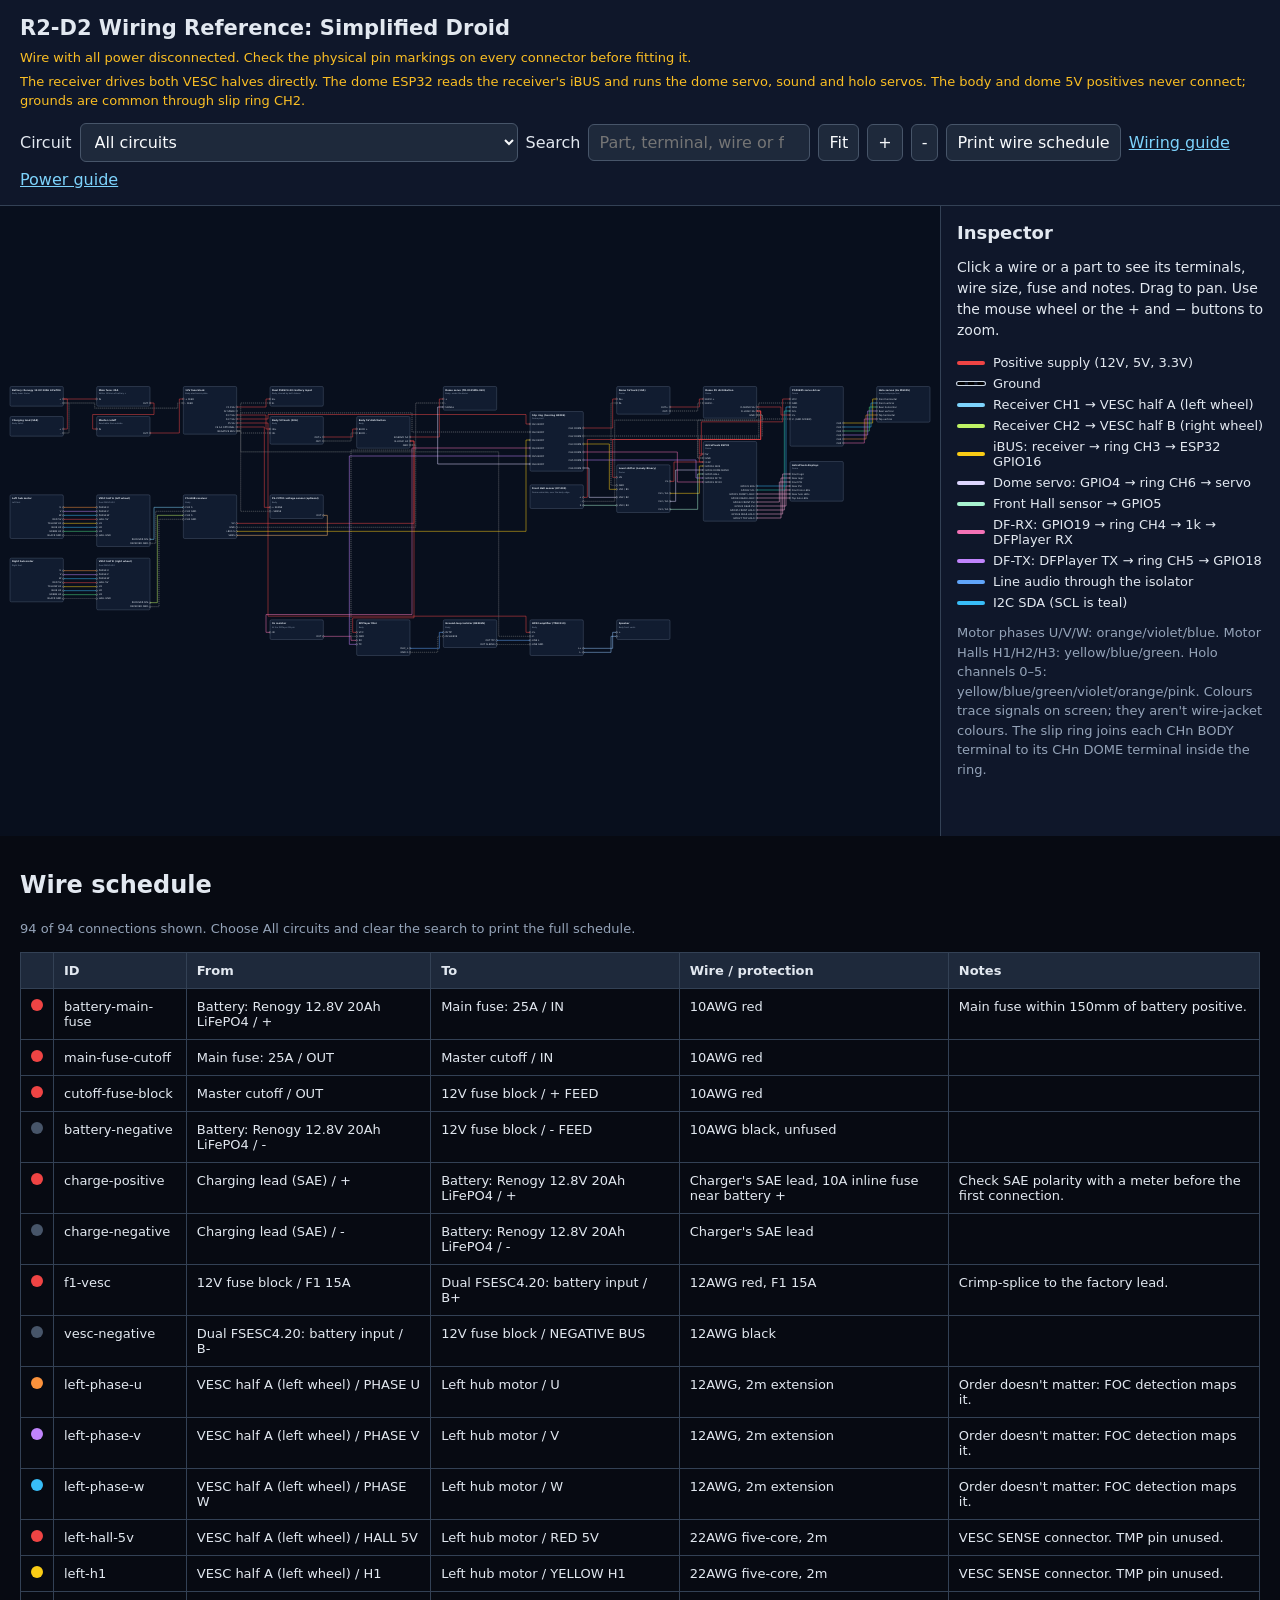
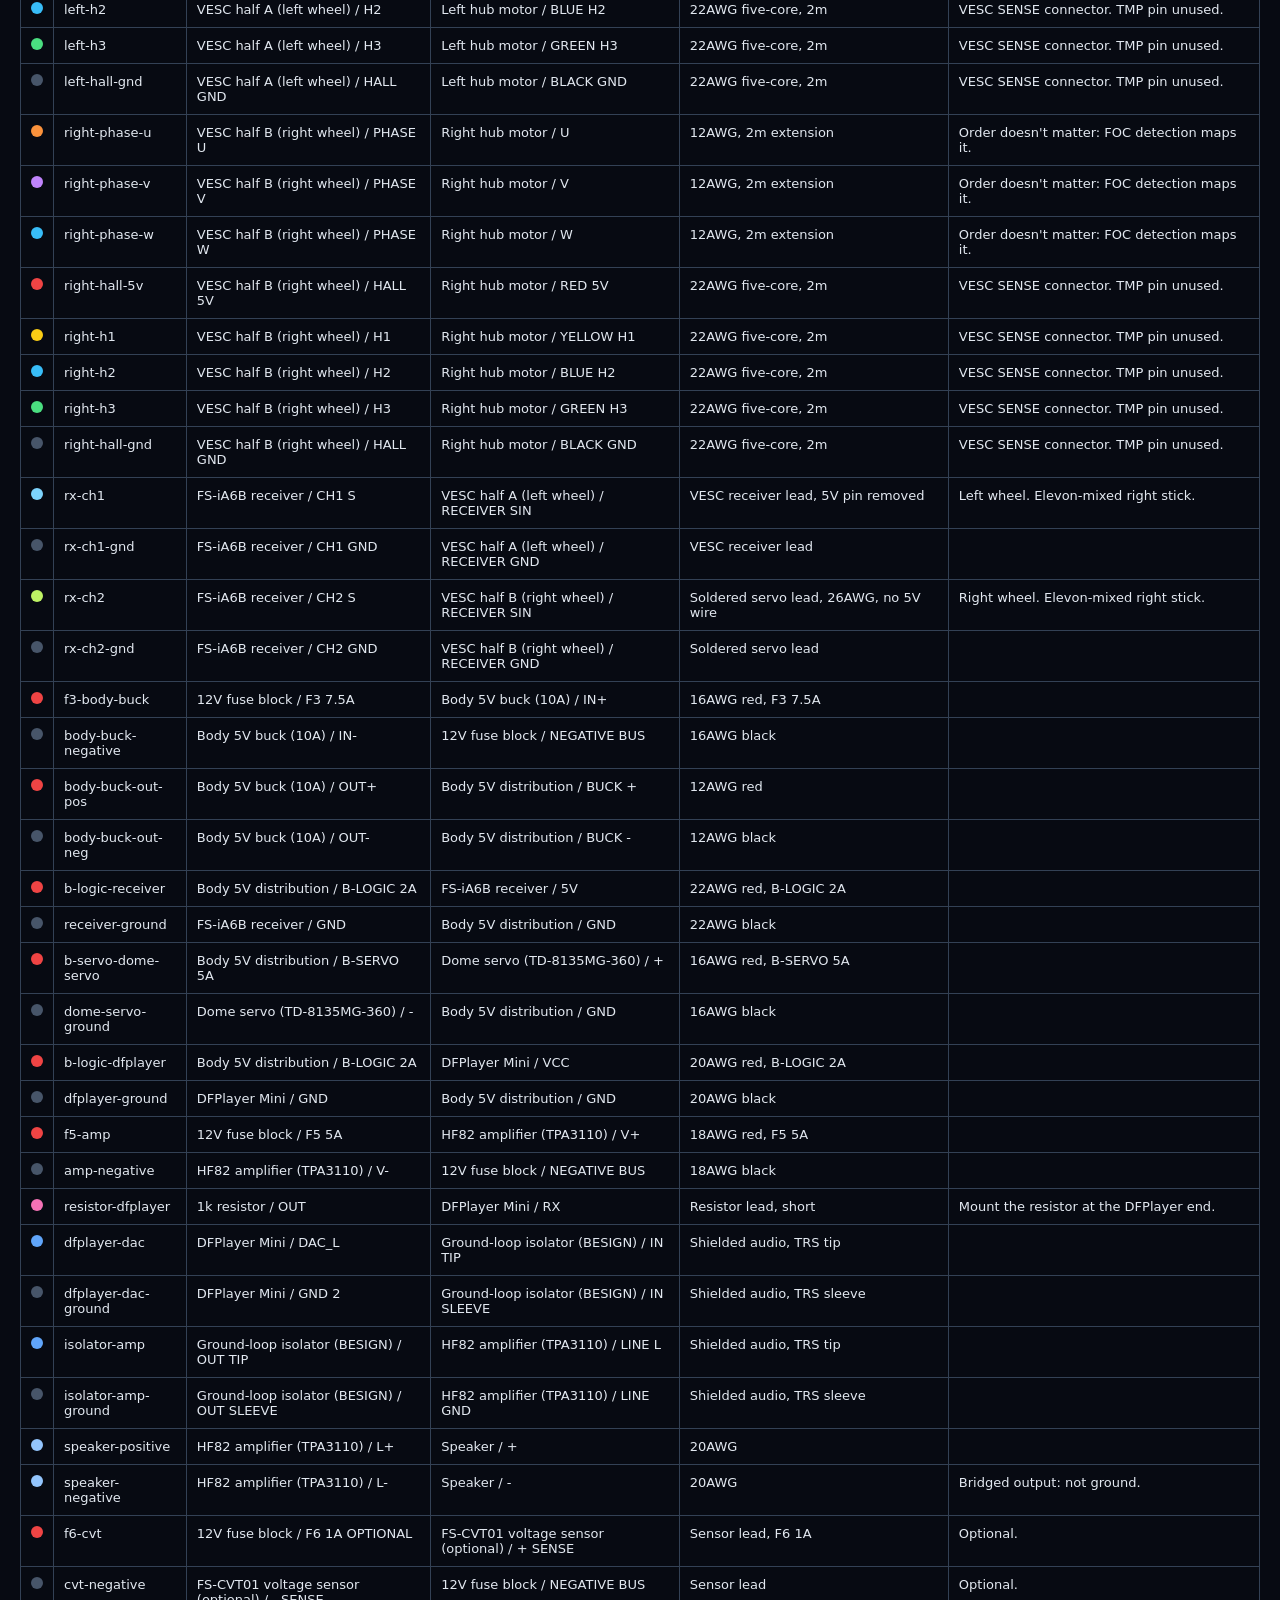
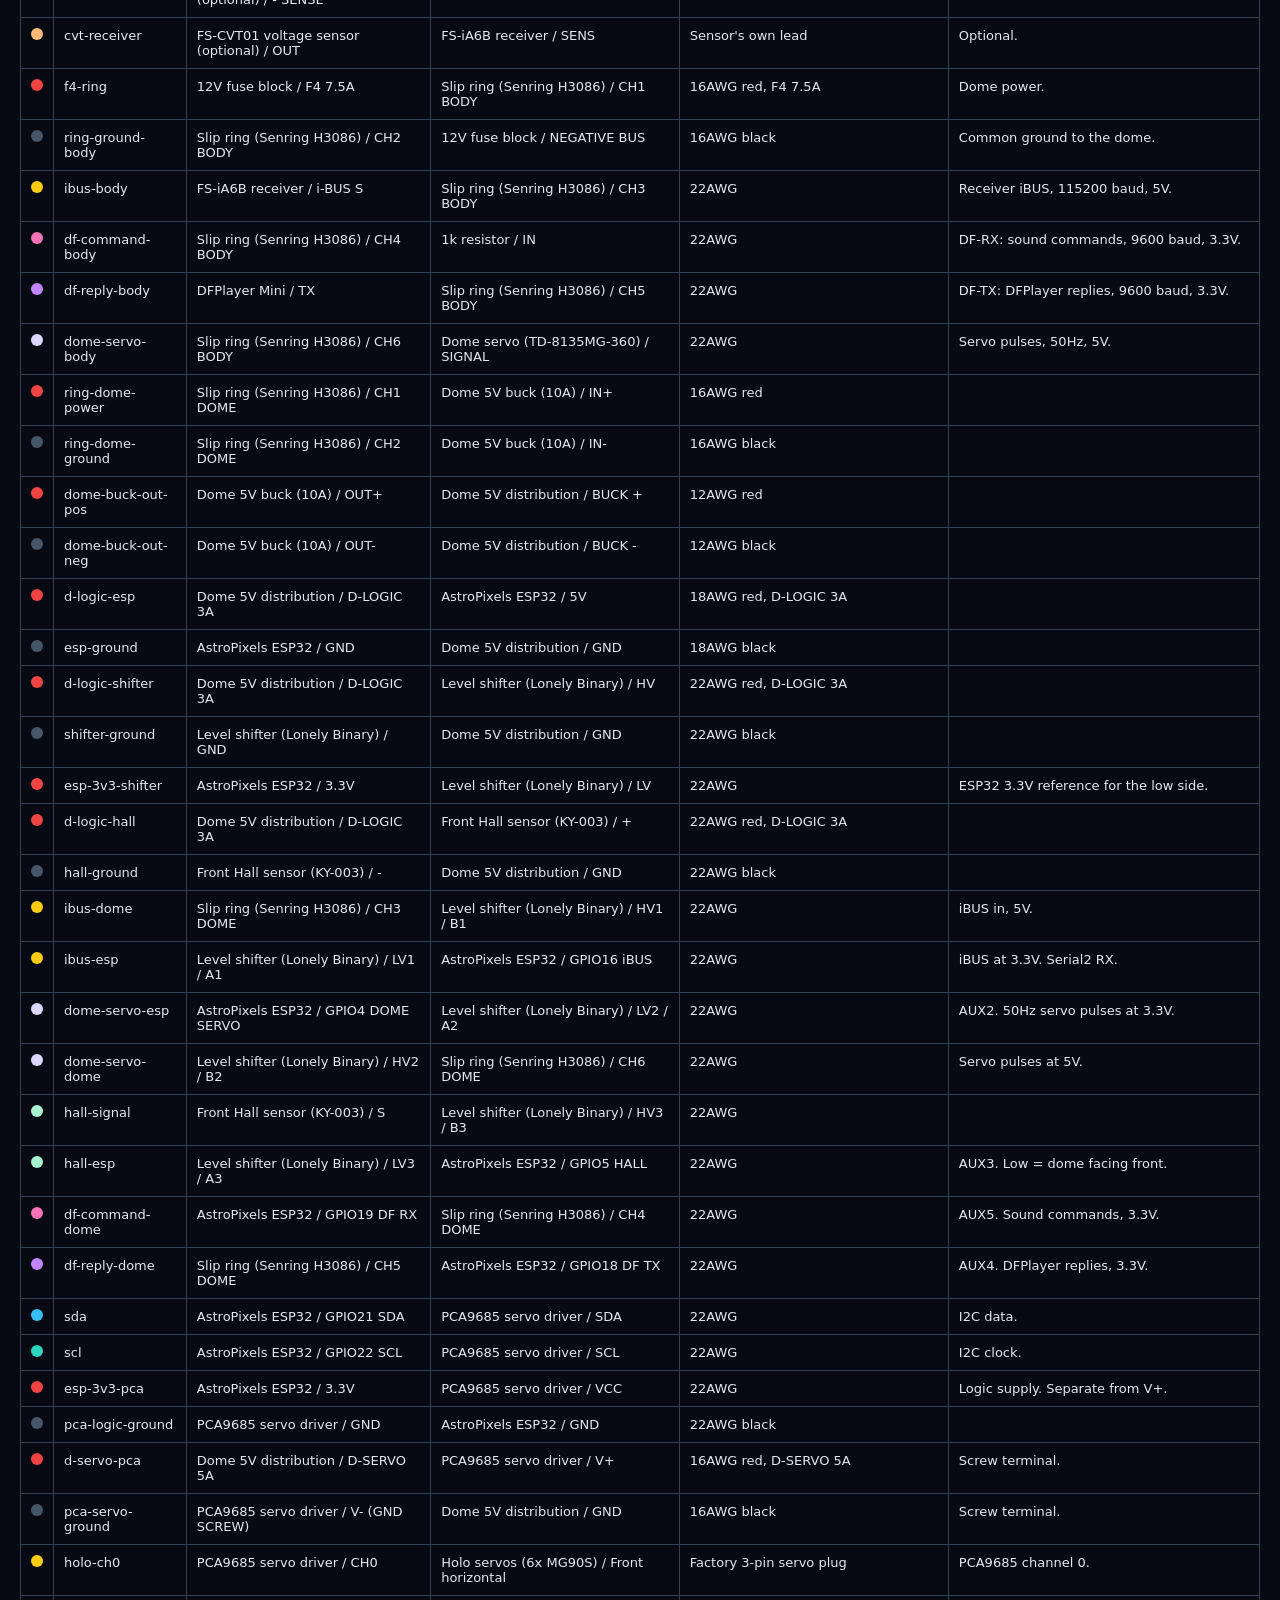
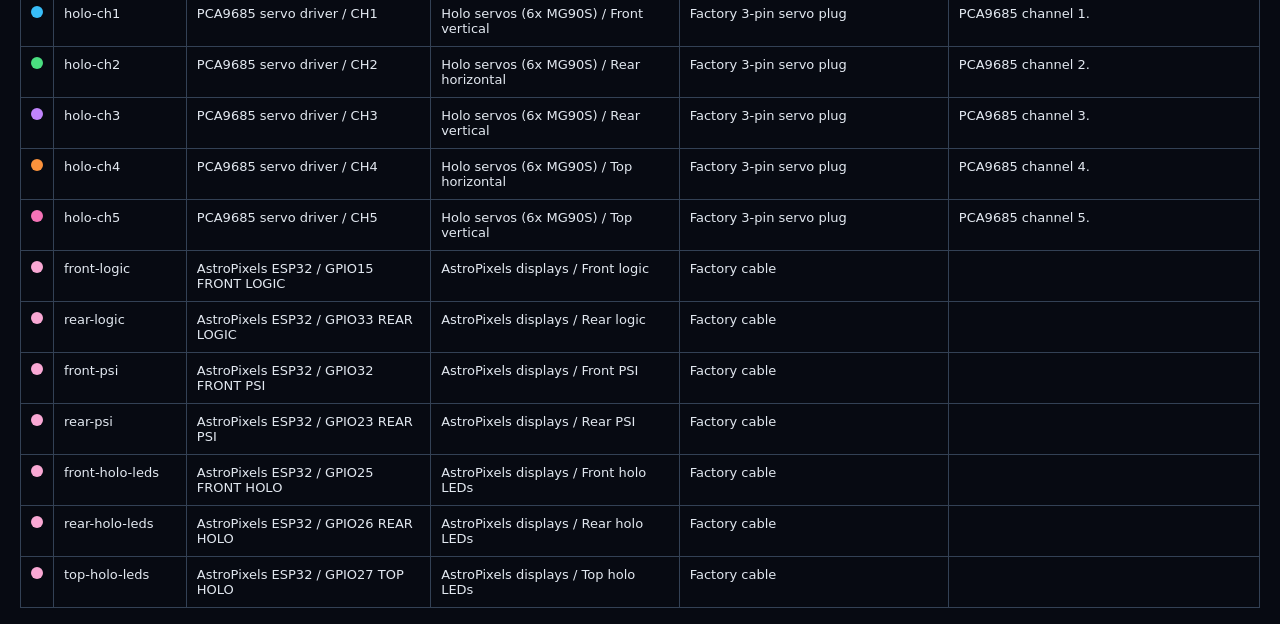
==== wiring_reference.html @ 51fa2ff2 "feat: interactive wiring reference for the simplified droid wiring_reference.html: 29 parts and 94 w" ====
<!doctype html>
<html lang="en">
<head>
  <meta charset="utf-8">
  <meta name="viewport" content="width=device-width,initial-scale=1">
  <title>R2-D2 Wiring Reference</title>
  <style>
    :root { color-scheme: dark; font-family: system-ui, sans-serif; background: #070a12; color: #e2e8f0; }
    * { box-sizing: border-box; }
    body { margin: 0; background: #070a12; }
    header { padding: 16px 20px; border-bottom: 1px solid #334155; background: #0f172a; }
    h1 { font-size: 21px; margin: 0 0 8px; }
    p { line-height: 1.5; }
    .notice { margin: 0 0 4px; color: #fbbf24; font-size: 13px; }
    a { color: #7dd3fc; }
    .controls { display: flex; gap: 8px; flex-wrap: wrap; align-items: center; margin-top: 12px; }
    button, input, select { font: inherit; padding: 8px 10px; border: 1px solid #475569; border-radius: 6px; background: #1e293b; color: #f8fafc; }
    button { cursor: pointer; }
    button:focus-visible, a:focus-visible, .wire:focus-visible, .component:focus-visible { outline: 3px solid #38bdf8; }
    .layout { display: grid; grid-template-columns: minmax(0,1fr) 340px; }
    #viewport { height: 70vh; min-height: 420px; overflow: hidden; background: #080f1d; cursor: grab; touch-action: none; }
    #schematic { width: 100%; height: 100%; display: block; }
    aside { background: #0f172a; padding: 16px; border-left: 1px solid #334155; overflow: auto; max-height: 70vh; }
    aside h2 { font-size: 18px; margin-top: 0; overflow-wrap: anywhere; }
    aside p { font-size: 14px; overflow-wrap: anywhere; }
    .legend { display: grid; grid-template-columns: 28px 1fr; gap: 6px 8px; align-items: center; font-size: 13px; margin: 0 0 12px; }
    .swatch { height: 4px; border-radius: 2px; }
    .swatch.ground { height: 0; border-top: 3px dashed #000; box-shadow: 0 0 0 1px #cbd5e1; }
    .component rect { fill: #111c30; stroke: #64748b; stroke-width: 2; }
    .component text { fill: #e2e8f0; font-size: 14px; }
    .component .title { font-size: 14px; font-weight: bold; }
    .component .area { fill: #94a3b8; font-size: 12px; }
    .component circle { fill: #070a12; stroke: #cbd5e1; stroke-width: 2; }
    .component.selected rect { stroke: #38bdf8; stroke-width: 3; }
    .wire { cursor: pointer; }
    .wire .hit { fill: none; stroke: transparent; stroke-width: 18; }
    .wire .line { fill: none; stroke-width: 3; }
    .wire.ground .line { filter: drop-shadow(0 0 1px #cbd5e1); }
    .wire:hover .line, .wire:focus-visible .line { stroke-width: 5; filter: drop-shadow(0 0 3px #fff); }
    .wire.selected .line { stroke-width: 7; filter: drop-shadow(0 0 4px #fff); }
    .wire.trace-muted .line { opacity: .15; }
    .wire:hover .line, .wire:focus-visible .line, .wire.selected .line { opacity: 1; }
    .dimmed { display: none; }
    #schedule { padding: 16px 20px; overflow-x: auto; }
    table { border-collapse: collapse; width: 100%; font-size: 13px; }
    th, td { padding: 10px; text-align: left; border: 1px solid #334155; vertical-align: top; }
    th { background: #1e293b; }
    td.dot { width: 18px; }
    td.dot span { display: inline-block; width: 12px; height: 12px; border-radius: 50%; }
    .small { font-size: 13px; color: #94a3b8; }
    @media (max-width: 800px) {
      header, #schedule { padding-left: 16px; padding-right: 16px; }
      .layout { grid-template-columns: 1fr; }
      aside { max-height: none; border-left: 0; border-top: 1px solid #334155; }
      #viewport { height: 60vh; }
    }
    @media print {
      :root { color-scheme: light; background: white; color: black; }
      body { background: white; }
      .layout, .controls { display: none; }
      header, th { background: white; color: black; }
      .notice, a, .small { color: black; }
      table { font-size: 10px; }
      th, td { border-color: #999; }
      tr { break-inside: avoid; }
      #schedule { overflow: visible; }
    }
  </style>
</head>
<body>
  <header>
    <h1>R2-D2 Wiring Reference: Simplified Droid</h1>
    <p class="notice">Wire with all power disconnected. Check the physical pin markings on every connector before fitting it.</p>
    <p class="notice">The receiver drives both VESC halves directly. The dome ESP32 reads the receiver's iBUS and runs the dome servo, sound and holo servos. The body and dome 5V positives never connect; grounds are common through slip ring CH2.</p>
    <div class="controls">
      <label for="filter">Circuit</label>
      <select id="filter">
        <option value="all" selected>All circuits</option>
        <option value="power12">Battery power and fuses</option>
        <option value="charge">Charging lead</option>
        <option value="body5">Body 5V</option>
        <option value="dome5">Dome 5V</option>
        <option value="drive">Receiver to VESC</option>
        <option value="phase">Motor phases</option>
        <option value="hall">Motor Halls</option>
        <option value="control">Dome control: iBUS, dome servo, Hall sensor, I2C</option>
        <option value="audio">Sound</option>
        <option value="servos">Holo servos</option>
        <option value="leds">Lights</option>
      </select>
      <label for="search">Search</label>
      <input id="search" type="search" placeholder="Part, terminal, wire or fuse">
      <button id="fit" type="button">Fit</button>
      <button id="zoom-in" type="button" aria-label="Zoom in">+</button>
      <button id="zoom-out" type="button" aria-label="Zoom out">-</button>
      <button id="print" type="button">Print wire schedule</button>
      <a href="WIRING.md">Wiring guide</a>
      <a href="POWER.md">Power guide</a>
    </div>
  </header>
  <main>
    <div class="layout">
      <div id="viewport">
        <svg id="schematic" xmlns="http://www.w3.org/2000/svg" role="img" aria-label="Interactive wiring diagram. The same connections are listed in the wire schedule below."></svg>
      </div>
      <aside id="inspector" aria-live="polite">
        <h2>Inspector</h2>
        <p>Click a wire or a part to see its terminals, wire size, fuse and notes. Drag to pan. Use the mouse wheel or the + and − buttons to zoom.</p>
        <div class="legend">
          <span class="swatch" style="background:#ef4444"></span><span>Positive supply (12V, 5V, 3.3V)</span>
          <span class="swatch ground"></span><span>Ground</span>
          <span class="swatch" style="background:#7dd3fc"></span><span>Receiver CH1 → VESC half A (left wheel)</span>
          <span class="swatch" style="background:#bef264"></span><span>Receiver CH2 → VESC half B (right wheel)</span>
          <span class="swatch" style="background:#facc15"></span><span>iBUS: receiver → ring CH3 → ESP32 GPIO16</span>
          <span class="swatch" style="background:#ddd6fe"></span><span>Dome servo: GPIO4 → ring CH6 → servo</span>
          <span class="swatch" style="background:#a7f3d0"></span><span>Front Hall sensor → GPIO5</span>
          <span class="swatch" style="background:#f472b6"></span><span>DF-RX: GPIO19 → ring CH4 → 1k → DFPlayer RX</span>
          <span class="swatch" style="background:#c084fc"></span><span>DF-TX: DFPlayer TX → ring CH5 → GPIO18</span>
          <span class="swatch" style="background:#60a5fa"></span><span>Line audio through the isolator</span>
          <span class="swatch" style="background:#38bdf8"></span><span>I2C SDA (SCL is teal)</span>
        </div>
        <p class="small">Motor phases U/V/W: orange/violet/blue. Motor Halls H1/H2/H3: yellow/blue/green. Holo channels 0–5: yellow/blue/green/violet/orange/pink. Colours trace signals on screen; they aren't wire-jacket colours. The slip ring joins each CHn BODY terminal to its CHn DOME terminal inside the ring.</p>
      </aside>
    </div>
    <section id="schedule">
      <h2>Wire schedule</h2>
      <p class="small" id="count"></p>
      <table>
        <thead><tr><th></th><th>ID</th><th>From</th><th>To</th><th>Wire / protection</th><th>Notes</th></tr></thead>
        <tbody id="wire-table"></tbody>
      </table>
    </section>
  </main>
  <script id="harness-data" type="application/json">
{
  "components": {
    "battery": {
      "name": "Battery: Renogy 12.8V 20Ah LiFePO4",
      "area": "Body lower frame",
      "x": 50,
      "y": 50,
      "ports": [
        "+",
        "-"
      ],
      "right": [
        "+",
        "-"
      ],
      "note": "20A continuous limit. Secure the battery and cover both terminals."
    },
    "chargeLead": {
      "name": "Charging lead (SAE)",
      "area": "Body hatch",
      "x": 50,
      "y": 230,
      "ports": [
        "+",
        "-"
      ],
      "right": [
        "+",
        "-"
      ],
      "note": "ECO-WORTHY 14.4V 9A charger in LiFePO4 mode. The lead connects straight to the battery: the master cutoff does not isolate it. Cover the socket when unused."
    },
    "mainFuse": {
      "name": "Main fuse: 25A",
      "area": "Within 150mm of battery +",
      "x": 570,
      "y": 50,
      "ports": [
        "IN",
        "OUT"
      ],
      "right": [
        "OUT"
      ],
      "note": "Holder rated 30A / 32V DC or higher. 10AWG."
    },
    "cutoff": {
      "name": "Master cutoff",
      "area": "Reachable from outside",
      "x": 570,
      "y": 230,
      "ports": [
        "IN",
        "OUT"
      ],
      "right": [
        "OUT"
      ],
      "note": "DC load-break switch rated 30A at 16V or higher."
    },
    "fuseBlock": {
      "name": "12V fuse block",
      "area": "Body electronics plate",
      "x": 1090,
      "y": 50,
      "ports": [
        "+ FEED",
        "- FEED",
        "F1 15A",
        "F2 SPARE",
        "F3 7.5A",
        "F4 7.5A",
        "F5 5A",
        "F6 1A OPTIONAL",
        "NEGATIVE BUS"
      ],
      "right": [
        "F1 15A",
        "F2 SPARE",
        "F3 7.5A",
        "F4 7.5A",
        "F5 5A",
        "F6 1A OPTIONAL",
        "NEGATIVE BUS"
      ],
      "note": "Six-way blade block with integrated negative bus. F2 is empty. F6 is fitted only with the optional FS-CVT01 sensor. Grounds are never fused.",
      "connections": [
        [
          "- FEED",
          "NEGATIVE BUS"
        ]
      ]
    },
    "vescSupply": {
      "name": "Dual FSESC4.20: battery input",
      "area": "Body, shared by both halves",
      "x": 1610,
      "y": 50,
      "ports": [
        "B+",
        "B-"
      ],
      "right": [],
      "note": "One bare-wire battery input pair feeds both halves. CAN switch OFF."
    },
    "vescA": {
      "name": "VESC half A (left wheel)",
      "area": "Dual FSESC4.20",
      "x": 570,
      "y": 700,
      "ports": [
        "PHASE U",
        "PHASE V",
        "PHASE W",
        "HALL 5V",
        "H1",
        "H2",
        "H3",
        "HALL GND",
        "RECEIVER SIN",
        "RECEIVER GND"
      ],
      "right": [
        "RECEIVER SIN",
        "RECEIVER GND"
      ],
      "note": "PPM app, CAN off, own USB port for VESC Tool. Wheel direction set here (Invert Motor Direction). Factory-soldered receiver lead."
    },
    "leftMotor": {
      "name": "Left hub motor",
      "area": "Left foot",
      "x": 50,
      "y": 700,
      "ports": [
        "U",
        "V",
        "W",
        "RED 5V",
        "YELLOW H1",
        "BLUE H2",
        "GREEN H3",
        "BLACK GND"
      ],
      "right": [
        "U",
        "V",
        "W",
        "RED 5V",
        "YELLOW H1",
        "BLUE H2",
        "GREEN H3",
        "BLACK GND"
      ],
      "note": "Razor Tekno Pop hub motor. Temperature wire unused and insulated."
    },
    "vescB": {
      "name": "VESC half B (right wheel)",
      "area": "Dual FSESC4.20",
      "x": 570,
      "y": 1080,
      "ports": [
        "PHASE U",
        "PHASE V",
        "PHASE W",
        "HALL 5V",
        "H1",
        "H2",
        "H3",
        "HALL GND",
        "RECEIVER SIN",
        "RECEIVER GND"
      ],
      "right": [
        "RECEIVER SIN",
        "RECEIVER GND"
      ],
      "note": "PPM app, CAN off, own USB port for VESC Tool. Wheel direction set here (Invert Motor Direction). Receiver lead soldered to the second half's pads (signal + GND only). See DRIVE_SETUP.md section 2."
    },
    "rightMotor": {
      "name": "Right hub motor",
      "area": "Right foot",
      "x": 50,
      "y": 1080,
      "ports": [
        "U",
        "V",
        "W",
        "RED 5V",
        "YELLOW H1",
        "BLUE H2",
        "GREEN H3",
        "BLACK GND"
      ],
      "right": [
        "U",
        "V",
        "W",
        "RED 5V",
        "YELLOW H1",
        "BLUE H2",
        "GREEN H3",
        "BLACK GND"
      ],
      "note": "Razor Tekno Pop hub motor. Temperature wire unused and insulated."
    },
    "receiver": {
      "name": "FS-iA6B receiver",
      "area": "Body",
      "x": 1090,
      "y": 700,
      "ports": [
        "CH1 S",
        "CH1 GND",
        "CH2 S",
        "CH2 GND",
        "5V",
        "GND",
        "i-BUS S",
        "SENS"
      ],
      "right": [
        "5V",
        "GND",
        "i-BUS S",
        "SENS"
      ],
      "note": "Output mode PWM, serial i-BUS. Bound to the FS-i6X. Failsafe: CH1, CH2, CH4 centred, CH5 (SwA) up."
    },
    "bodyBuck": {
      "name": "Body 5V buck (10A)",
      "area": "Body",
      "x": 1610,
      "y": 230,
      "ports": [
        "IN+",
        "IN-",
        "OUT+",
        "OUT-"
      ],
      "right": [
        "OUT+",
        "OUT-"
      ],
      "note": "Fixed 5V 10A, 10-35V input. Output measures 4.9-5.1V before loads are connected."
    },
    "bodyBlock": {
      "name": "Body 5V distribution",
      "area": "Body",
      "x": 2130,
      "y": 230,
      "ports": [
        "BUCK +",
        "BUCK -",
        "B-SERVO 5A",
        "B-LOGIC 2A",
        "GND"
      ],
      "right": [
        "B-SERVO 5A",
        "B-LOGIC 2A",
        "GND"
      ],
      "note": "Dual-row terminal strip. B-SERVO and B-LOGIC are inline fuses at their takeoff. Devices connect only to the fused fan-out."
    },
    "domeServo": {
      "name": "Dome servo (TD-8135MG-360)",
      "area": "Body, under the dome",
      "x": 2650,
      "y": 50,
      "ports": [
        "+",
        "-",
        "SIGNAL"
      ],
      "right": [],
      "note": "Continuous rotation. Stop point set with transmitter CH4 subtrim."
    },
    "dfplayer": {
      "name": "DFPlayer Mini",
      "area": "Body",
      "x": 2130,
      "y": 1450,
      "ports": [
        "VCC",
        "GND",
        "RX",
        "TX",
        "DAC_L",
        "GND 2"
      ],
      "right": [
        "DAC_L",
        "GND 2"
      ],
      "note": "microSD: FAT32, /mp3/0001.mp3 ... (SOUND_SETUP.md). SPK1/SPK2 and BUSY unused."
    },
    "resistor": {
      "name": "1k resistor",
      "area": "At the DFPlayer RX pin",
      "x": 1610,
      "y": 1450,
      "ports": [
        "IN",
        "OUT"
      ],
      "right": [
        "OUT"
      ],
      "note": "Serial command-line resistor. Not a level converter."
    },
    "isolator": {
      "name": "Ground-loop isolator (BESIGN)",
      "area": "Body",
      "x": 2650,
      "y": 1450,
      "ports": [
        "IN TIP",
        "IN SLEEVE",
        "OUT TIP",
        "OUT SLEEVE"
      ],
      "right": [
        "OUT TIP",
        "OUT SLEEVE"
      ],
      "note": "TRS ring (right channel) unused. Nothing bypasses it."
    },
    "amp": {
      "name": "HF82 amplifier (TPA3110)",
      "area": "Body",
      "x": 3170,
      "y": 1450,
      "ports": [
        "V+",
        "V-",
        "LINE L",
        "LINE GND",
        "L+",
        "L-"
      ],
      "right": [
        "L+",
        "L-"
      ],
      "note": "Bridged output: neither speaker wire is ground. No volume control: volume is the VrB dial."
    },
    "speaker": {
      "name": "Speaker",
      "area": "Body front vents",
      "x": 3690,
      "y": 1450,
      "ports": [
        "+",
        "-"
      ],
      "right": [],
      "note": ""
    },
    "cvt": {
      "name": "FS-CVT01 voltage sensor (optional)",
      "area": "Body",
      "x": 1610,
      "y": 700,
      "ports": [
        "+ SENSE",
        "- SENSE",
        "OUT"
      ],
      "right": [
        "OUT"
      ],
      "note": "Shows pack voltage on the FS-i6X screen."
    },
    "ring": {
      "name": "Slip ring (Senring H3086)",
      "area": "Dome pivot",
      "x": 3170,
      "y": 200,
      "ports": [
        "CH1 BODY",
        "CH1 DOME",
        "CH2 BODY",
        "CH2 DOME",
        "CH3 BODY",
        "CH3 DOME",
        "CH4 BODY",
        "CH4 DOME",
        "CH5 BODY",
        "CH5 DOME",
        "CH6 BODY",
        "CH6 DOME"
      ],
      "right": [
        "CH1 DOME",
        "CH2 DOME",
        "CH3 DOME",
        "CH4 DOME",
        "CH5 DOME",
        "CH6 DOME"
      ],
      "note": "Six contacts, 10A each, 17AWG leads. Identify contacts by continuity, not colour. Never parallel contacts.",
      "connections": [
        [
          "CH1 BODY",
          "CH1 DOME"
        ],
        [
          "CH2 BODY",
          "CH2 DOME"
        ],
        [
          "CH3 BODY",
          "CH3 DOME"
        ],
        [
          "CH4 BODY",
          "CH4 DOME"
        ],
        [
          "CH5 BODY",
          "CH5 DOME"
        ],
        [
          "CH6 BODY",
          "CH6 DOME"
        ]
      ]
    },
    "domeBuck": {
      "name": "Dome 5V buck (10A)",
      "area": "Dome",
      "x": 3690,
      "y": 50,
      "ports": [
        "IN+",
        "IN-",
        "OUT+",
        "OUT-"
      ],
      "right": [
        "OUT+",
        "OUT-"
      ],
      "note": "Fixed 5V 10A. Output measures 4.9-5.1V before loads are connected. Never connected to the body 5V."
    },
    "domeBlock": {
      "name": "Dome 5V distribution",
      "area": "Dome",
      "x": 4210,
      "y": 50,
      "ports": [
        "BUCK +",
        "BUCK -",
        "D-SERVO 5A",
        "D-LOGIC 3A",
        "GND"
      ],
      "right": [
        "D-SERVO 5A",
        "D-LOGIC 3A",
        "GND"
      ],
      "note": "D-SERVO and D-LOGIC are inline fuses at their takeoff."
    },
    "shifter": {
      "name": "Level shifter (Lonely Binary)",
      "area": "Dome",
      "x": 3690,
      "y": 520,
      "ports": [
        "HV",
        "LV",
        "GND",
        "HV1 / B1",
        "LV1 / A1",
        "HV2 / B2",
        "LV2 / A2",
        "HV3 / B3",
        "LV3 / A3"
      ],
      "right": [
        "LV",
        "LV1 / A1",
        "LV2 / A2",
        "LV3 / A3"
      ],
      "note": "HV side = 5V, LV side = ESP32 3.3V. Channel 4 unused."
    },
    "hall": {
      "name": "Front Hall sensor (KY-003)",
      "area": "Dome underside, over the body edge",
      "x": 3170,
      "y": 640,
      "ports": [
        "+",
        "-",
        "S"
      ],
      "right": [
        "+",
        "-",
        "S"
      ],
      "note": "Output low at the magnet. Magnet on the body directly under it when the dome faces front; gap 5mm or less."
    },
    "esp": {
      "name": "AstroPixels ESP32",
      "area": "Dome",
      "x": 4210,
      "y": 380,
      "ports": [
        "5V",
        "GND",
        "3.3V",
        "GPIO16 iBUS",
        "GPIO4 DOME SERVO",
        "GPIO5 HALL",
        "GPIO18 DF TX",
        "GPIO19 DF RX",
        "GPIO21 SDA",
        "GPIO22 SCL",
        "GPIO15 FRONT LOGIC",
        "GPIO33 REAR LOGIC",
        "GPIO32 FRONT PSI",
        "GPIO23 REAR PSI",
        "GPIO25 FRONT HOLO",
        "GPIO26 REAR HOLO",
        "GPIO27 TOP HOLO"
      ],
      "right": [
        "GPIO21 SDA",
        "GPIO22 SCL",
        "GPIO15 FRONT LOGIC",
        "GPIO33 REAR LOGIC",
        "GPIO32 FRONT PSI",
        "GPIO23 REAR PSI",
        "GPIO25 FRONT HOLO",
        "GPIO26 REAR HOLO",
        "GPIO27 TOP HOLO"
      ],
      "note": "Stock AstroPixelsPlus + R2Remote. ESP32 pins take 3.3V only. Never plug USB into it while it sits in a powered board."
    },
    "pca": {
      "name": "PCA9685 servo driver",
      "area": "Dome",
      "x": 4730,
      "y": 50,
      "ports": [
        "VCC",
        "GND",
        "SDA",
        "SCL",
        "V+",
        "V- (GND SCREW)",
        "CH0",
        "CH1",
        "CH2",
        "CH3",
        "CH4",
        "CH5"
      ],
      "right": [
        "CH0",
        "CH1",
        "CH2",
        "CH3",
        "CH4",
        "CH5"
      ],
      "note": "Address 0x40 (jumpers open). V+ feeds every channel header through the board's copper plane."
    },
    "holoServos": {
      "name": "Holo servos (6x MG90S)",
      "area": "Dome holoprojectors",
      "x": 5250,
      "y": 50,
      "ports": [
        "Front horizontal",
        "Front vertical",
        "Rear horizontal",
        "Rear vertical",
        "Top horizontal",
        "Top vertical"
      ],
      "right": [],
      "note": "Factory 3-pin plugs straight onto PCA9685 channel headers. Firmware limits travel to 1000-2000us."
    },
    "lights": {
      "name": "AstroPixels displays",
      "area": "Dome",
      "x": 4730,
      "y": 500,
      "ports": [
        "Front logic",
        "Rear logic",
        "Front PSI",
        "Rear PSI",
        "Front holo LEDs",
        "Rear holo LEDs",
        "Top holo LEDs"
      ],
      "right": [],
      "note": "Each display plugs into its own AstroPixels board connector."
    }
  },
  "wires": [
    {
      "id": "battery-main-fuse",
      "from": "battery:+",
      "to": "mainFuse:IN",
      "cat": "power12",
      "spec": "10AWG red",
      "note": "Main fuse within 150mm of battery positive.",
      "kind": "power"
    },
    {
      "id": "main-fuse-cutoff",
      "from": "mainFuse:OUT",
      "to": "cutoff:IN",
      "cat": "power12",
      "spec": "10AWG red",
      "note": "",
      "kind": "power"
    },
    {
      "id": "cutoff-fuse-block",
      "from": "cutoff:OUT",
      "to": "fuseBlock:+ FEED",
      "cat": "power12",
      "spec": "10AWG red",
      "note": "",
      "kind": "power"
    },
    {
      "id": "battery-negative",
      "from": "battery:-",
      "to": "fuseBlock:- FEED",
      "cat": "power12",
      "spec": "10AWG black, unfused",
      "note": "",
      "kind": "ground"
    },
    {
      "id": "charge-positive",
      "from": "chargeLead:+",
      "to": "battery:+",
      "cat": "charge",
      "spec": "Charger's SAE lead, 10A inline fuse near battery +",
      "note": "Check SAE polarity with a meter before the first connection.",
      "kind": "power"
    },
    {
      "id": "charge-negative",
      "from": "chargeLead:-",
      "to": "battery:-",
      "cat": "charge",
      "spec": "Charger's SAE lead",
      "note": "",
      "kind": "ground"
    },
    {
      "id": "f1-vesc",
      "from": "fuseBlock:F1 15A",
      "to": "vescSupply:B+",
      "cat": "power12",
      "spec": "12AWG red, F1 15A",
      "note": "Crimp-splice to the factory lead.",
      "kind": "power"
    },
    {
      "id": "vesc-negative",
      "from": "vescSupply:B-",
      "to": "fuseBlock:NEGATIVE BUS",
      "cat": "power12",
      "spec": "12AWG black",
      "note": "",
      "kind": "ground"
    },
    {
      "id": "left-phase-u",
      "from": "vescA:PHASE U",
      "to": "leftMotor:U",
      "cat": "phase",
      "spec": "12AWG, 2m extension",
      "note": "Order doesn't matter: FOC detection maps it.",
      "kind": "signal",
      "color": "#fb923c"
    },
    {
      "id": "left-phase-v",
      "from": "vescA:PHASE V",
      "to": "leftMotor:V",
      "cat": "phase",
      "spec": "12AWG, 2m extension",
      "note": "Order doesn't matter: FOC detection maps it.",
      "kind": "signal",
      "color": "#c084fc"
    },
    {
      "id": "left-phase-w",
      "from": "vescA:PHASE W",
      "to": "leftMotor:W",
      "cat": "phase",
      "spec": "12AWG, 2m extension",
      "note": "Order doesn't matter: FOC detection maps it.",
      "kind": "signal",
      "color": "#38bdf8"
    },
    {
      "id": "left-hall-5v",
      "from": "vescA:HALL 5V",
      "to": "leftMotor:RED 5V",
      "cat": "hall",
      "spec": "22AWG five-core, 2m",
      "note": "VESC SENSE connector. TMP pin unused.",
      "kind": "power"
    },
    {
      "id": "left-h1",
      "from": "vescA:H1",
      "to": "leftMotor:YELLOW H1",
      "cat": "hall",
      "spec": "22AWG five-core, 2m",
      "note": "VESC SENSE connector. TMP pin unused.",
      "kind": "signal",
      "color": "#facc15"
    },
    {
      "id": "left-h2",
      "from": "vescA:H2",
      "to": "leftMotor:BLUE H2",
      "cat": "hall",
      "spec": "22AWG five-core, 2m",
      "note": "VESC SENSE connector. TMP pin unused.",
      "kind": "signal",
      "color": "#38bdf8"
    },
    {
      "id": "left-h3",
      "from": "vescA:H3",
      "to": "leftMotor:GREEN H3",
      "cat": "hall",
      "spec": "22AWG five-core, 2m",
      "note": "VESC SENSE connector. TMP pin unused.",
      "kind": "signal",
      "color": "#4ade80"
    },
    {
      "id": "left-hall-gnd",
      "from": "vescA:HALL GND",
      "to": "leftMotor:BLACK GND",
      "cat": "hall",
      "spec": "22AWG five-core, 2m",
      "note": "VESC SENSE connector. TMP pin unused.",
      "kind": "ground"
    },
    {
      "id": "right-phase-u",
      "from": "vescB:PHASE U",
      "to": "rightMotor:U",
      "cat": "phase",
      "spec": "12AWG, 2m extension",
      "note": "Order doesn't matter: FOC detection maps it.",
      "kind": "signal",
      "color": "#fb923c"
    },
    {
      "id": "right-phase-v",
      "from": "vescB:PHASE V",
      "to": "rightMotor:V",
      "cat": "phase",
      "spec": "12AWG, 2m extension",
      "note": "Order doesn't matter: FOC detection maps it.",
      "kind": "signal",
      "color": "#c084fc"
    },
    {
      "id": "right-phase-w",
      "from": "vescB:PHASE W",
      "to": "rightMotor:W",
      "cat": "phase",
      "spec": "12AWG, 2m extension",
      "note": "Order doesn't matter: FOC detection maps it.",
      "kind": "signal",
      "color": "#38bdf8"
    },
    {
      "id": "right-hall-5v",
      "from": "vescB:HALL 5V",
      "to": "rightMotor:RED 5V",
      "cat": "hall",
      "spec": "22AWG five-core, 2m",
      "note": "VESC SENSE connector. TMP pin unused.",
      "kind": "power"
    },
    {
      "id": "right-h1",
      "from": "vescB:H1",
      "to": "rightMotor:YELLOW H1",
      "cat": "hall",
      "spec": "22AWG five-core, 2m",
      "note": "VESC SENSE connector. TMP pin unused.",
      "kind": "signal",
      "color": "#facc15"
    },
    {
      "id": "right-h2",
      "from": "vescB:H2",
      "to": "rightMotor:BLUE H2",
      "cat": "hall",
      "spec": "22AWG five-core, 2m",
      "note": "VESC SENSE connector. TMP pin unused.",
      "kind": "signal",
      "color": "#38bdf8"
    },
    {
      "id": "right-h3",
      "from": "vescB:H3",
      "to": "rightMotor:GREEN H3",
      "cat": "hall",
      "spec": "22AWG five-core, 2m",
      "note": "VESC SENSE connector. TMP pin unused.",
      "kind": "signal",
      "color": "#4ade80"
    },
    {
      "id": "right-hall-gnd",
      "from": "vescB:HALL GND",
      "to": "rightMotor:BLACK GND",
      "cat": "hall",
      "spec": "22AWG five-core, 2m",
      "note": "VESC SENSE connector. TMP pin unused.",
      "kind": "ground"
    },
    {
      "id": "rx-ch1",
      "from": "receiver:CH1 S",
      "to": "vescA:RECEIVER SIN",
      "cat": "drive",
      "spec": "VESC receiver lead, 5V pin removed",
      "note": "Left wheel. Elevon-mixed right stick.",
      "kind": "signal",
      "color": "#7dd3fc"
    },
    {
      "id": "rx-ch1-gnd",
      "from": "receiver:CH1 GND",
      "to": "vescA:RECEIVER GND",
      "cat": "drive",
      "spec": "VESC receiver lead",
      "note": "",
      "kind": "ground"
    },
    {
      "id": "rx-ch2",
      "from": "receiver:CH2 S",
      "to": "vescB:RECEIVER SIN",
      "cat": "drive",
      "spec": "Soldered servo lead, 26AWG, no 5V wire",
      "note": "Right wheel. Elevon-mixed right stick.",
      "kind": "signal",
      "color": "#bef264"
    },
    {
      "id": "rx-ch2-gnd",
      "from": "receiver:CH2 GND",
      "to": "vescB:RECEIVER GND",
      "cat": "drive",
      "spec": "Soldered servo lead",
      "note": "",
      "kind": "ground"
    },
    {
      "id": "f3-body-buck",
      "from": "fuseBlock:F3 7.5A",
      "to": "bodyBuck:IN+",
      "cat": "power12",
      "spec": "16AWG red, F3 7.5A",
      "note": "",
      "kind": "power"
    },
    {
      "id": "body-buck-negative",
      "from": "bodyBuck:IN-",
      "to": "fuseBlock:NEGATIVE BUS",
      "cat": "power12",
      "spec": "16AWG black",
      "note": "",
      "kind": "ground"
    },
    {
      "id": "body-buck-out-pos",
      "from": "bodyBuck:OUT+",
      "to": "bodyBlock:BUCK +",
      "cat": "body5",
      "spec": "12AWG red",
      "note": "",
      "kind": "power"
    },
    {
      "id": "body-buck-out-neg",
      "from": "bodyBuck:OUT-",
      "to": "bodyBlock:BUCK -",
      "cat": "body5",
      "spec": "12AWG black",
      "note": "",
      "kind": "ground"
    },
    {
      "id": "b-logic-receiver",
      "from": "bodyBlock:B-LOGIC 2A",
      "to": "receiver:5V",
      "cat": "body5",
      "spec": "22AWG red, B-LOGIC 2A",
      "note": "",
      "kind": "power"
    },
    {
      "id": "receiver-ground",
      "from": "receiver:GND",
      "to": "bodyBlock:GND",
      "cat": "body5",
      "spec": "22AWG black",
      "note": "",
      "kind": "ground"
    },
    {
      "id": "b-servo-dome-servo",
      "from": "bodyBlock:B-SERVO 5A",
      "to": "domeServo:+",
      "cat": "body5",
      "spec": "16AWG red, B-SERVO 5A",
      "note": "",
      "kind": "power"
    },
    {
      "id": "dome-servo-ground",
      "from": "domeServo:-",
      "to": "bodyBlock:GND",
      "cat": "body5",
      "spec": "16AWG black",
      "note": "",
      "kind": "ground"
    },
    {
      "id": "b-logic-dfplayer",
      "from": "bodyBlock:B-LOGIC 2A",
      "to": "dfplayer:VCC",
      "cat": "body5",
      "spec": "20AWG red, B-LOGIC 2A",
      "note": "",
      "kind": "power"
    },
    {
      "id": "dfplayer-ground",
      "from": "dfplayer:GND",
      "to": "bodyBlock:GND",
      "cat": "body5",
      "spec": "20AWG black",
      "note": "",
      "kind": "ground"
    },
    {
      "id": "f5-amp",
      "from": "fuseBlock:F5 5A",
      "to": "amp:V+",
      "cat": "power12",
      "spec": "18AWG red, F5 5A",
      "note": "",
      "kind": "power"
    },
    {
      "id": "amp-negative",
      "from": "amp:V-",
      "to": "fuseBlock:NEGATIVE BUS",
      "cat": "power12",
      "spec": "18AWG black",
      "note": "",
      "kind": "ground"
    },
    {
      "id": "resistor-dfplayer",
      "from": "resistor:OUT",
      "to": "dfplayer:RX",
      "cat": "audio",
      "spec": "Resistor lead, short",
      "note": "Mount the resistor at the DFPlayer end.",
      "kind": "signal",
      "color": "#f472b6"
    },
    {
      "id": "dfplayer-dac",
      "from": "dfplayer:DAC_L",
      "to": "isolator:IN TIP",
      "cat": "audio",
      "spec": "Shielded audio, TRS tip",
      "note": "",
      "kind": "signal",
      "color": "#60a5fa"
    },
    {
      "id": "dfplayer-dac-ground",
      "from": "dfplayer:GND 2",
      "to": "isolator:IN SLEEVE",
      "cat": "audio",
      "spec": "Shielded audio, TRS sleeve",
      "note": "",
      "kind": "ground"
    },
    {
      "id": "isolator-amp",
      "from": "isolator:OUT TIP",
      "to": "amp:LINE L",
      "cat": "audio",
      "spec": "Shielded audio, TRS tip",
      "note": "",
      "kind": "signal",
      "color": "#60a5fa"
    },
    {
      "id": "isolator-amp-ground",
      "from": "isolator:OUT SLEEVE",
      "to": "amp:LINE GND",
      "cat": "audio",
      "spec": "Shielded audio, TRS sleeve",
      "note": "",
      "kind": "ground"
    },
    {
      "id": "speaker-positive",
      "from": "amp:L+",
      "to": "speaker:+",
      "cat": "audio",
      "spec": "20AWG",
      "note": "",
      "kind": "signal",
      "color": "#93c5fd"
    },
    {
      "id": "speaker-negative",
      "from": "amp:L-",
      "to": "speaker:-",
      "cat": "audio",
      "spec": "20AWG",
      "note": "Bridged output: not ground.",
      "kind": "signal",
      "color": "#93c5fd"
    },
    {
      "id": "f6-cvt",
      "from": "fuseBlock:F6 1A OPTIONAL",
      "to": "cvt:+ SENSE",
      "cat": "power12",
      "spec": "Sensor lead, F6 1A",
      "note": "Optional.",
      "kind": "power"
    },
    {
      "id": "cvt-negative",
      "from": "cvt:- SENSE",
      "to": "fuseBlock:NEGATIVE BUS",
      "cat": "power12",
      "spec": "Sensor lead",
      "note": "Optional.",
      "kind": "ground"
    },
    {
      "id": "cvt-receiver",
      "from": "cvt:OUT",
      "to": "receiver:SENS",
      "cat": "control",
      "spec": "Sensor's own lead",
      "note": "Optional.",
      "kind": "signal",
      "color": "#fdba74"
    },
    {
      "id": "f4-ring",
      "from": "fuseBlock:F4 7.5A",
      "to": "ring:CH1 BODY",
      "cat": "power12",
      "spec": "16AWG red, F4 7.5A",
      "note": "Dome power.",
      "kind": "power"
    },
    {
      "id": "ring-ground-body",
      "from": "ring:CH2 BODY",
      "to": "fuseBlock:NEGATIVE BUS",
      "cat": "power12",
      "spec": "16AWG black",
      "note": "Common ground to the dome.",
      "kind": "ground"
    },
    {
      "id": "ibus-body",
      "from": "receiver:i-BUS S",
      "to": "ring:CH3 BODY",
      "cat": "control",
      "spec": "22AWG",
      "note": "Receiver iBUS, 115200 baud, 5V.",
      "kind": "signal",
      "color": "#facc15"
    },
    {
      "id": "df-command-body",
      "from": "ring:CH4 BODY",
      "to": "resistor:IN",
      "cat": "audio",
      "spec": "22AWG",
      "note": "DF-RX: sound commands, 9600 baud, 3.3V.",
      "kind": "signal",
      "color": "#f472b6"
    },
    {
      "id": "df-reply-body",
      "from": "dfplayer:TX",
      "to": "ring:CH5 BODY",
      "cat": "audio",
      "spec": "22AWG",
      "note": "DF-TX: DFPlayer replies, 9600 baud, 3.3V.",
      "kind": "signal",
      "color": "#c084fc"
    },
    {
      "id": "dome-servo-body",
      "from": "ring:CH6 BODY",
      "to": "domeServo:SIGNAL",
      "cat": "control",
      "spec": "22AWG",
      "note": "Servo pulses, 50Hz, 5V.",
      "kind": "signal",
      "color": "#ddd6fe"
    },
    {
      "id": "ring-dome-power",
      "from": "ring:CH1 DOME",
      "to": "domeBuck:IN+",
      "cat": "dome5",
      "spec": "16AWG red",
      "note": "",
      "kind": "power"
    },
    {
      "id": "ring-dome-ground",
      "from": "ring:CH2 DOME",
      "to": "domeBuck:IN-",
      "cat": "dome5",
      "spec": "16AWG black",
      "note": "",
      "kind": "ground"
    },
    {
      "id": "dome-buck-out-pos",
      "from": "domeBuck:OUT+",
      "to": "domeBlock:BUCK +",
      "cat": "dome5",
      "spec": "12AWG red",
      "note": "",
      "kind": "power"
    },
    {
      "id": "dome-buck-out-neg",
      "from": "domeBuck:OUT-",
      "to": "domeBlock:BUCK -",
      "cat": "dome5",
      "spec": "12AWG black",
      "note": "",
      "kind": "ground"
    },
    {
      "id": "d-logic-esp",
      "from": "domeBlock:D-LOGIC 3A",
      "to": "esp:5V",
      "cat": "dome5",
      "spec": "18AWG red, D-LOGIC 3A",
      "note": "",
      "kind": "power"
    },
    {
      "id": "esp-ground",
      "from": "esp:GND",
      "to": "domeBlock:GND",
      "cat": "dome5",
      "spec": "18AWG black",
      "note": "",
      "kind": "ground"
    },
    {
      "id": "d-logic-shifter",
      "from": "domeBlock:D-LOGIC 3A",
      "to": "shifter:HV",
      "cat": "dome5",
      "spec": "22AWG red, D-LOGIC 3A",
      "note": "",
      "kind": "power"
    },
    {
      "id": "shifter-ground",
      "from": "shifter:GND",
      "to": "domeBlock:GND",
      "cat": "dome5",
      "spec": "22AWG black",
      "note": "",
      "kind": "ground"
    },
    {
      "id": "esp-3v3-shifter",
      "from": "esp:3.3V",
      "to": "shifter:LV",
      "cat": "dome5",
      "spec": "22AWG",
      "note": "ESP32 3.3V reference for the low side.",
      "kind": "power"
    },
    {
      "id": "d-logic-hall",
      "from": "domeBlock:D-LOGIC 3A",
      "to": "hall:+",
      "cat": "dome5",
      "spec": "22AWG red, D-LOGIC 3A",
      "note": "",
      "kind": "power"
    },
    {
      "id": "hall-ground",
      "from": "hall:-",
      "to": "domeBlock:GND",
      "cat": "dome5",
      "spec": "22AWG black",
      "note": "",
      "kind": "ground"
    },
    {
      "id": "ibus-dome",
      "from": "ring:CH3 DOME",
      "to": "shifter:HV1 / B1",
      "cat": "control",
      "spec": "22AWG",
      "note": "iBUS in, 5V.",
      "kind": "signal",
      "color": "#facc15"
    },
    {
      "id": "ibus-esp",
      "from": "shifter:LV1 / A1",
      "to": "esp:GPIO16 iBUS",
      "cat": "control",
      "spec": "22AWG",
      "note": "iBUS at 3.3V. Serial2 RX.",
      "kind": "signal",
      "color": "#facc15"
    },
    {
      "id": "dome-servo-esp",
      "from": "esp:GPIO4 DOME SERVO",
      "to": "shifter:LV2 / A2",
      "cat": "control",
      "spec": "22AWG",
      "note": "AUX2. 50Hz servo pulses at 3.3V.",
      "kind": "signal",
      "color": "#ddd6fe"
    },
    {
      "id": "dome-servo-dome",
      "from": "shifter:HV2 / B2",
      "to": "ring:CH6 DOME",
      "cat": "control",
      "spec": "22AWG",
      "note": "Servo pulses at 5V.",
      "kind": "signal",
      "color": "#ddd6fe"
    },
    {
      "id": "hall-signal",
      "from": "hall:S",
      "to": "shifter:HV3 / B3",
      "cat": "control",
      "spec": "22AWG",
      "note": "",
      "kind": "signal",
      "color": "#a7f3d0"
    },
    {
      "id": "hall-esp",
      "from": "shifter:LV3 / A3",
      "to": "esp:GPIO5 HALL",
      "cat": "control",
      "spec": "22AWG",
      "note": "AUX3. Low = dome facing front.",
      "kind": "signal",
      "color": "#a7f3d0"
    },
    {
      "id": "df-command-dome",
      "from": "esp:GPIO19 DF RX",
      "to": "ring:CH4 DOME",
      "cat": "audio",
      "spec": "22AWG",
      "note": "AUX5. Sound commands, 3.3V.",
      "kind": "signal",
      "color": "#f472b6"
    },
    {
      "id": "df-reply-dome",
      "from": "ring:CH5 DOME",
      "to": "esp:GPIO18 DF TX",
      "cat": "audio",
      "spec": "22AWG",
      "note": "AUX4. DFPlayer replies, 3.3V.",
      "kind": "signal",
      "color": "#c084fc"
    },
    {
      "id": "sda",
      "from": "esp:GPIO21 SDA",
      "to": "pca:SDA",
      "cat": "control",
      "spec": "22AWG",
      "note": "I2C data.",
      "kind": "signal",
      "color": "#38bdf8"
    },
    {
      "id": "scl",
      "from": "esp:GPIO22 SCL",
      "to": "pca:SCL",
      "cat": "control",
      "spec": "22AWG",
      "note": "I2C clock.",
      "kind": "signal",
      "color": "#2dd4bf"
    },
    {
      "id": "esp-3v3-pca",
      "from": "esp:3.3V",
      "to": "pca:VCC",
      "cat": "dome5",
      "spec": "22AWG",
      "note": "Logic supply. Separate from V+.",
      "kind": "power"
    },
    {
      "id": "pca-logic-ground",
      "from": "pca:GND",
      "to": "esp:GND",
      "cat": "dome5",
      "spec": "22AWG black",
      "note": "",
      "kind": "ground"
    },
    {
      "id": "d-servo-pca",
      "from": "domeBlock:D-SERVO 5A",
      "to": "pca:V+",
      "cat": "dome5",
      "spec": "16AWG red, D-SERVO 5A",
      "note": "Screw terminal.",
      "kind": "power"
    },
    {
      "id": "pca-servo-ground",
      "from": "pca:V- (GND SCREW)",
      "to": "domeBlock:GND",
      "cat": "dome5",
      "spec": "16AWG black",
      "note": "Screw terminal.",
      "kind": "ground"
    },
    {
      "id": "holo-ch0",
      "from": "pca:CH0",
      "to": "holoServos:Front horizontal",
      "cat": "servos",
      "spec": "Factory 3-pin servo plug",
      "note": "PCA9685 channel 0.",
      "kind": "signal",
      "color": "#facc15"
    },
    {
      "id": "holo-ch1",
      "from": "pca:CH1",
      "to": "holoServos:Front vertical",
      "cat": "servos",
      "spec": "Factory 3-pin servo plug",
      "note": "PCA9685 channel 1.",
      "kind": "signal",
      "color": "#38bdf8"
    },
    {
      "id": "holo-ch2",
      "from": "pca:CH2",
      "to": "holoServos:Rear horizontal",
      "cat": "servos",
      "spec": "Factory 3-pin servo plug",
      "note": "PCA9685 channel 2.",
      "kind": "signal",
      "color": "#4ade80"
    },
    {
      "id": "holo-ch3",
      "from": "pca:CH3",
      "to": "holoServos:Rear vertical",
      "cat": "servos",
      "spec": "Factory 3-pin servo plug",
      "note": "PCA9685 channel 3.",
      "kind": "signal",
      "color": "#c084fc"
    },
    {
      "id": "holo-ch4",
      "from": "pca:CH4",
      "to": "holoServos:Top horizontal",
      "cat": "servos",
      "spec": "Factory 3-pin servo plug",
      "note": "PCA9685 channel 4.",
      "kind": "signal",
      "color": "#fb923c"
    },
    {
      "id": "holo-ch5",
      "from": "pca:CH5",
      "to": "holoServos:Top vertical",
      "cat": "servos",
      "spec": "Factory 3-pin servo plug",
      "note": "PCA9685 channel 5.",
      "kind": "signal",
      "color": "#f472b6"
    },
    {
      "id": "front-logic",
      "from": "esp:GPIO15 FRONT LOGIC",
      "to": "lights:Front logic",
      "cat": "leds",
      "spec": "Factory cable",
      "note": "",
      "kind": "signal",
      "color": "#f9a8d4"
    },
    {
      "id": "rear-logic",
      "from": "esp:GPIO33 REAR LOGIC",
      "to": "lights:Rear logic",
      "cat": "leds",
      "spec": "Factory cable",
      "note": "",
      "kind": "signal",
      "color": "#f9a8d4"
    },
    {
      "id": "front-psi",
      "from": "esp:GPIO32 FRONT PSI",
      "to": "lights:Front PSI",
      "cat": "leds",
      "spec": "Factory cable",
      "note": "",
      "kind": "signal",
      "color": "#f9a8d4"
    },
    {
      "id": "rear-psi",
      "from": "esp:GPIO23 REAR PSI",
      "to": "lights:Rear PSI",
      "cat": "leds",
      "spec": "Factory cable",
      "note": "",
      "kind": "signal",
      "color": "#f9a8d4"
    },
    {
      "id": "front-holo-leds",
      "from": "esp:GPIO25 FRONT HOLO",
      "to": "lights:Front holo LEDs",
      "cat": "leds",
      "spec": "Factory cable",
      "note": "",
      "kind": "signal",
      "color": "#f9a8d4"
    },
    {
      "id": "rear-holo-leds",
      "from": "esp:GPIO26 REAR HOLO",
      "to": "lights:Rear holo LEDs",
      "cat": "leds",
      "spec": "Factory cable",
      "note": "",
      "kind": "signal",
      "color": "#f9a8d4"
    },
    {
      "id": "top-holo-leds",
      "from": "esp:GPIO27 TOP HOLO",
      "to": "lights:Top holo LEDs",
      "cat": "leds",
      "spec": "Factory cable",
      "note": "",
      "kind": "signal",
      "color": "#f9a8d4"
    }
  ]
}
  </script>
  <script id="routing-engine">
    "use strict";
    const COMPONENT_WIDTH = 320, PORT_GAP = 24;
    function componentHeight(component) {
      return 70 + component.ports.length * PORT_GAP;
    }
    function wireColor(wire) {
      if (wire.kind === "ground") return "#000000";
      if (wire.kind === "power") return "#ef4444";
      return wire.color || "#e2e8f0";
    }
    function wiresNeedSeparateLanes(a,b) {
      return ![a.from,a.to].some(endpoint=>endpoint===b.from||endpoint===b.to);
    }
    function terminalSide(component, port) {
      return (component.right || []).includes(port) ? "right" : "left";
    }
    function terminalReservations(endpoints) {
      return [...endpoints].map(([endpoint,p])=>({
        endpoint,segment:[{x:p.x,y:p.y},
          {x:p.x+(p.side==="left"?-24:24),y:p.y}]
      }));
    }
    function routeWire(from, to, rectangles, occupied = []) {
      const clearance = 12, stub = 24;
      const start = {x:from.x+(from.side==="left"?-stub:stub),y:from.y};
      const finish = {x:to.x+(to.side==="left"?-stub:stub),y:to.y};
      const obstacles = rectangles.map(r => ({
        x:r.x-clearance,y:r.y-clearance,w:r.w+2*clearance,h:r.h+2*clearance
      }));
      const vertical=occupied.filter(([a,b])=>a.x===b.x);
      const horizontal=occupied.filter(([a,b])=>a.y===b.y);
      const xs = [...new Set([start.x,finish.x,...obstacles.flatMap(r=>[r.x,r.x+r.w]),
        ...vertical.flatMap(([a])=>[a.x-10,a.x+10]),
        ...horizontal.flatMap(([a,b])=>[a.x-10,a.x,a.x+10,b.x-10,b.x,b.x+10])])].sort((a,b)=>a-b);
      const ys = [...new Set([start.y,finish.y,...obstacles.flatMap(r=>[r.y,r.y+r.h]),
        ...horizontal.flatMap(([a])=>[a.y-10,a.y+10]),
        ...vertical.flatMap(([a,b])=>[a.y-10,a.y,a.y+10,b.y-10,b.y,b.y+10])])].sort((a,b)=>a-b);
      const nx = xs.length, ny = ys.length;
      const verticalLanes=new Map(xs.map(x=>[x,vertical.filter(([a])=>Math.abs(a.x-x)<8)]));
      const horizontalLanes=new Map(ys.map(y=>[y,horizontal.filter(([a])=>Math.abs(a.y-y)<8)]));
      function crosses(a,b) {
        const lanes=a.x===b.x?verticalLanes.get(a.x):horizontalLanes.get(a.y);
        if (lanes.some(([c,d])=>a.x===b.x
          ? Math.max(Math.min(a.y,b.y),Math.min(c.y,d.y))<Math.min(Math.max(a.y,b.y),Math.max(c.y,d.y))
          : Math.max(Math.min(a.x,b.x),Math.min(c.x,d.x))<Math.min(Math.max(a.x,b.x),Math.max(c.x,d.x))))
          return true;
        return obstacles.some(r => a.x===b.x
          ? a.x>r.x && a.x<r.x+r.w && Math.max(a.y,b.y)>r.y && Math.min(a.y,b.y)<r.y+r.h
          : a.y>r.y && a.y<r.y+r.h && Math.max(a.x,b.x)>r.x && Math.min(a.x,b.x)<r.x+r.w);
      }
      const source = ys.indexOf(start.y)*nx+xs.indexOf(start.x);
      const target = ys.indexOf(finish.y)*nx+xs.indexOf(finish.x);
      const heap = [];
      function push(entry) {
        heap.push(entry);
        let i=heap.length-1;
        while (i>0) {
          const parent=(i-1)>>1;
          if (heap[parent].score<=entry.score) break;
          heap[i]=heap[parent]; i=parent;
        }
        heap[i]=entry;
      }
      function pop() {
        const first=heap[0], last=heap.pop();
        if (heap.length) {
          let i=0;
          while (i*2+1<heap.length) {
            let child=i*2+1;
            if (child+1<heap.length && heap[child+1].score<heap[child].score) ++child;
            if (heap[child].score>=last.score) break;
            heap[i]=heap[child]; i=child;
          }
          heap[i]=last;
        }
        return first;
      }
      const distance=new Map(), previous=new Map();
      const sourceDirection=from.side==="left"?1:0;
      const finalDirection=to.side==="left"?0:1;
      const sourceKey=source*4+sourceDirection;
      distance.set(sourceKey,0);
      push({key:sourceKey,node:source,direction:sourceDirection,cost:0,score:0});
      let result;
      while (heap.length) {
        const current=pop();
        if (current.cost!==distance.get(current.key)) continue;
        if (current.node===target && current.direction!==(finalDirection^1)) {
          result=current.key; break;
        }
        const xi=current.node%nx, yi=Math.floor(current.node/nx);
        const a={x:xs[xi],y:ys[yi]};
        for (const [dx,dy] of [[1,0],[-1,0],[0,1],[0,-1]]) {
          const x=xi+dx,y=yi+dy;
          if (x<0 || y<0 || x>=nx || y>=ny) continue;
          const b={x:xs[x],y:ys[y]};
          const direction=dx===1?0:dx===-1?1:dy===1?2:3;
          if (direction===(current.direction^1) || crosses(a,b)) continue;
          const node=y*nx+x,key=node*4+direction;
          const cost=current.cost+Math.abs(b.x-a.x)+Math.abs(b.y-a.y)+(direction!==current.direction?24:0);
          if (distance.has(key) && distance.get(key)<=cost) continue;
          distance.set(key,cost);
          previous.set(key,current.key);
          push({key,node,direction,cost,score:cost+Math.abs(b.x-finish.x)+Math.abs(b.y-finish.y)});
        }
      }
      if (result===undefined) throw new Error("No clear orthogonal route between terminals");
      const middle=[];
      for (let key=result;key!==undefined;key=previous.get(key)) {
        const node=Math.floor(key/4);
        middle.push({x:xs[node%nx],y:ys[Math.floor(node/nx)]});
      }
      const points=[{x:from.x,y:from.y},...middle.reverse(),{x:to.x,y:to.y}];
      const simplified=[];
      for (const point of points) {
        if (simplified.length && point.x===simplified[simplified.length-1].x &&
            point.y===simplified[simplified.length-1].y) continue;
        while (simplified.length>=2) {
          const a=simplified[simplified.length-2], b=simplified[simplified.length-1];
          if ((a.x===b.x && b.x===point.x && (b.y-a.y)*(point.y-b.y)>=0) ||
              (a.y===b.y && b.y===point.y && (b.x-a.x)*(point.x-b.x)>=0)) simplified.pop();
          else break;
        }
        simplified.push(point);
      }
      return simplified;
    }
    // Lays out terminals and routes every wire. Shared by the page and the repository tests.
    function buildLayout(data) {
      const endpoints = new Map();
      for (const [id, component] of Object.entries(data.components)) {
        component.ports.forEach((port, index) => {
          const side = terminalSide(component, port);
          endpoints.set(id+":"+port, {
            x: side === "left" ? component.x : component.x+COMPONENT_WIDTH,
            y: component.y+75+index*PORT_GAP, side});
        });
      }
      const rectangles = Object.entries(data.components).map(([id,c])=>({
        id,x:c.x,y:c.y,w:COMPONENT_WIDTH,h:componentHeight(c)
      }));
      const routes=[];
      const reservations=terminalReservations(endpoints);
      for (const wire of data.wires) {
        const from = endpoints.get(wire.from), to = endpoints.get(wire.to);
        if (!from || !to) throw new Error("Unknown terminal on wire: "+wire.id);
        const occupied=routes.filter(r=>wiresNeedSeparateLanes(wire,r.wire))
          .flatMap(r=>r.segments)
          .concat(reservations.filter(r=>![wire.from,wire.to].includes(r.endpoint))
            .map(r=>r.segment));
        const points = routeWire(from,to,rectangles,occupied);
        routes.push({wire,points,segments:points.slice(1).map((p,i)=>[points[i],p])});
      }
      return {endpoints, routes};
    }
  </script>
  <script>
    "use strict";
    if (typeof document !== "undefined") {
    const data = JSON.parse(document.getElementById("harness-data").textContent);
    const svg = document.getElementById("schematic");
    const inspector = document.getElementById("inspector");
    const filter = document.getElementById("filter");
    const search = document.getElementById("search");
    const table = document.getElementById("wire-table");
    const wireElements = new Map(), componentElements = new Map();
    let box = {x:0,y:0,w:5200,h:1800};
    let visibleWires = data.wires;
    const ns = "http://www.w3.org/2000/svg";
    function element(tag, attributes, text) {
      const node = document.createElementNS(ns, tag);
      for (const [name, value] of Object.entries(attributes)) node.setAttribute(name, value);
      if (text !== undefined) node.textContent = text;
      return node;
    }
    function paragraph(text, label) {
      if (!text) return;
      const node = document.createElement("p");
      if (label) {
        const strong = document.createElement("strong");
        strong.textContent = label + ": ";
        node.append(strong);
      }
      node.append(text);
      inspector.append(node);
    }
    function heading(text) {
      inspector.replaceChildren();
      const node = document.createElement("h2");
      node.textContent = text;
      inspector.append(node);
    }
    function describeEndpoint(endpoint) {
      const split = endpoint.indexOf(":");
      return data.components[endpoint.slice(0,split)].name + " / " + endpoint.slice(split+1);
    }
    function clearSelection() {
      for (const node of wireElements.values()) node.classList.remove("selected","trace-muted");
      for (const node of componentElements.values()) node.classList.remove("selected");
    }
    function inspectWire(wire) {
      clearSelection();
      for (const [id,node] of wireElements) node.classList.toggle("trace-muted",id!==wire.id);
      wireElements.get(wire.id).classList.add("selected");
      wireLayer.append(wireElements.get(wire.id));
      heading(wire.id);
      paragraph(describeEndpoint(wire.from), "From");
      paragraph(describeEndpoint(wire.to), "To");
      paragraph(wire.spec, "Wire");
      paragraph(wire.note, "Note");
    }
    function inspectComponent(id) {
      clearSelection();
      const component = data.components[id];
      const attached = new Set(data.wires.filter(w => [w.from,w.to].some(e => e.startsWith(id+":"))).map(w => w.id));
      for (const [wid,node] of wireElements) node.classList.toggle("trace-muted",!attached.has(wid));
      componentElements.get(id).classList.add("selected");
      heading(component.name);
      paragraph(component.area, "Location");
      paragraph(component.note);
      paragraph(component.ports.join(" / "), "Terminals");
      if (component.connections)
        paragraph(component.connections.map(([a,b]) => a + " ↔ " + b).join("; "), "Internal connections");
    }
    function activate(node, handler) {
      node.addEventListener("click", handler);
      node.addEventListener("keydown", event => {
        if (event.key === "Enter" || event.key === " ") {
          event.preventDefault();
          handler();
        }
      });
    }
    const layout = buildLayout(data);
    const componentLayer = element("g", {});
    const wireLayer = element("g", {});
    svg.append(componentLayer, wireLayer);
    for (const [id, component] of Object.entries(data.components)) {
      const group = element("g", {class:"component",tabindex:0,role:"button","aria-label":component.name});
      group.append(element("rect",{x:component.x,y:component.y,width:COMPONENT_WIDTH,height:componentHeight(component),rx:8}));
      group.append(element("text",{x:component.x+12,y:component.y+25,class:"title"},component.name));
      group.append(element("text",{x:component.x+12,y:component.y+47,class:"area"},component.area));
      for (const port of component.ports) {
        const p = layout.endpoints.get(id+":"+port);
        const left = p.side === "left";
        group.append(element("circle",{cx:p.x,cy:p.y,r:5}));
        group.append(element("text",{x:left?p.x+12:p.x-12,y:p.y+4,"text-anchor":left?"start":"end"},port));
      }
      activate(group, () => inspectComponent(id));
      componentLayer.append(group);
      componentElements.set(id, group);
    }
    for (const {wire, points} of layout.routes) {
      const ground = wire.kind === "ground";
      const path = points.map((p,i)=>`${i===0?"M":"L"}${p.x},${p.y}`).join(" ");
      const group = element("g",{class:ground?"wire ground":"wire",tabindex:0,role:"button","aria-label":wire.id+": "+wire.spec});
      group.append(element("path",{d:path,class:"hit"}));
      group.append(element("path",{d:path,class:"line",stroke:wireColor(wire),"stroke-dasharray":ground?"7 5":"none"}));
      activate(group, () => inspectWire(wire));
      wireLayer.append(group);
      wireElements.set(wire.id,group);
    }
    function matches(wire) {
      const text = [wire.id,describeEndpoint(wire.from),describeEndpoint(wire.to),wire.spec,wire.note].join(" ").toLowerCase();
      return (filter.value === "all" || wire.cat === filter.value) && text.includes(search.value.trim().toLowerCase());
    }
    function applyViewBox() {
      svg.setAttribute("viewBox",`${box.x} ${box.y} ${box.w} ${box.h}`);
    }
    function fit() {
      const ids = new Set(visibleWires.flatMap(w => [w.from.split(":")[0],w.to.split(":")[0]]));
      const components = (ids.size ? [...ids] : Object.keys(data.components)).map(id => data.components[id]);
      const x = Math.min(...components.map(c => c.x))-60;
      const y = Math.min(...components.map(c => c.y))-60;
      const right = Math.max(...components.map(c => c.x+COMPONENT_WIDTH))+60;
      const bottom = Math.max(...components.map(c => c.y+componentHeight(c)))+60;
      box = {x,y,w:right-x,h:bottom-y};
      applyViewBox();
    }
    function update() {
      visibleWires = data.wires.filter(matches);
      const active = new Set(visibleWires.map(w => w.id));
      const components = new Set(visibleWires.flatMap(w => [w.from.split(":")[0],w.to.split(":")[0]]));
      clearSelection();
      for (const [id, node] of wireElements) {
        node.classList.toggle("dimmed",!active.has(id));
        node.setAttribute("tabindex",active.has(id)?0:-1);
      }
      for (const [id, node] of componentElements) {
        node.classList.toggle("dimmed",!components.has(id));
        node.setAttribute("tabindex",components.has(id)?0:-1);
      }
      table.replaceChildren();
      for (const wire of visibleWires) {
        const row = document.createElement("tr");
        const dot = document.createElement("td");
        dot.className = "dot";
        const swatch = document.createElement("span");
        swatch.style.background = wire.kind === "ground" ? "#475569" : wireColor(wire);
        dot.append(swatch);
        row.append(dot);
        for (const value of [wire.id,describeEndpoint(wire.from),describeEndpoint(wire.to),wire.spec,wire.note]) {
          const cell = document.createElement("td");
          cell.textContent = value;
          row.append(cell);
        }
        table.append(row);
      }
      document.getElementById("count").textContent = `${visibleWires.length} of ${data.wires.length} connections shown. Choose All circuits and clear the search to print the full schedule.`;
    }
    function zoom(factor) {
      const w = Math.max(200,Math.min(9000,box.w*factor));
      const h = box.h*w/box.w;
      box = {x:box.x+(box.w-w)/2,y:box.y+(box.h-h)/2,w,h};
      applyViewBox();
    }
    filter.addEventListener("change",() => { update(); fit(); });
    search.addEventListener("input",() => { update(); fit(); });
    document.getElementById("fit").addEventListener("click",fit);
    document.getElementById("zoom-in").addEventListener("click",() => zoom(.8));
    document.getElementById("zoom-out").addEventListener("click",() => zoom(1.25));
    document.getElementById("print").addEventListener("click",() => window.print());
    svg.addEventListener("wheel",event => {
      event.preventDefault();
      zoom(event.deltaY<0?.9:1.1);
    },{passive:false});
    let drag = null;
    svg.addEventListener("pointerdown",event => {
      if (event.target.closest(".wire,.component")) return;
      svg.setPointerCapture(event.pointerId);
      drag = {x:event.clientX,y:event.clientY,box:{...box}};
    });
    svg.addEventListener("pointermove",event => {
      if (!drag) return;
      const scale = Math.max(drag.box.w/svg.clientWidth,drag.box.h/svg.clientHeight);
      box = {...drag.box,x:drag.box.x-(event.clientX-drag.x)*scale,y:drag.box.y-(event.clientY-drag.y)*scale};
      applyViewBox();
    });
    svg.addEventListener("pointerup",() => { drag=null; });
    svg.addEventListener("pointercancel",() => { drag=null; });
    update();
    fit();
    }
  </script>
</body>
</html>
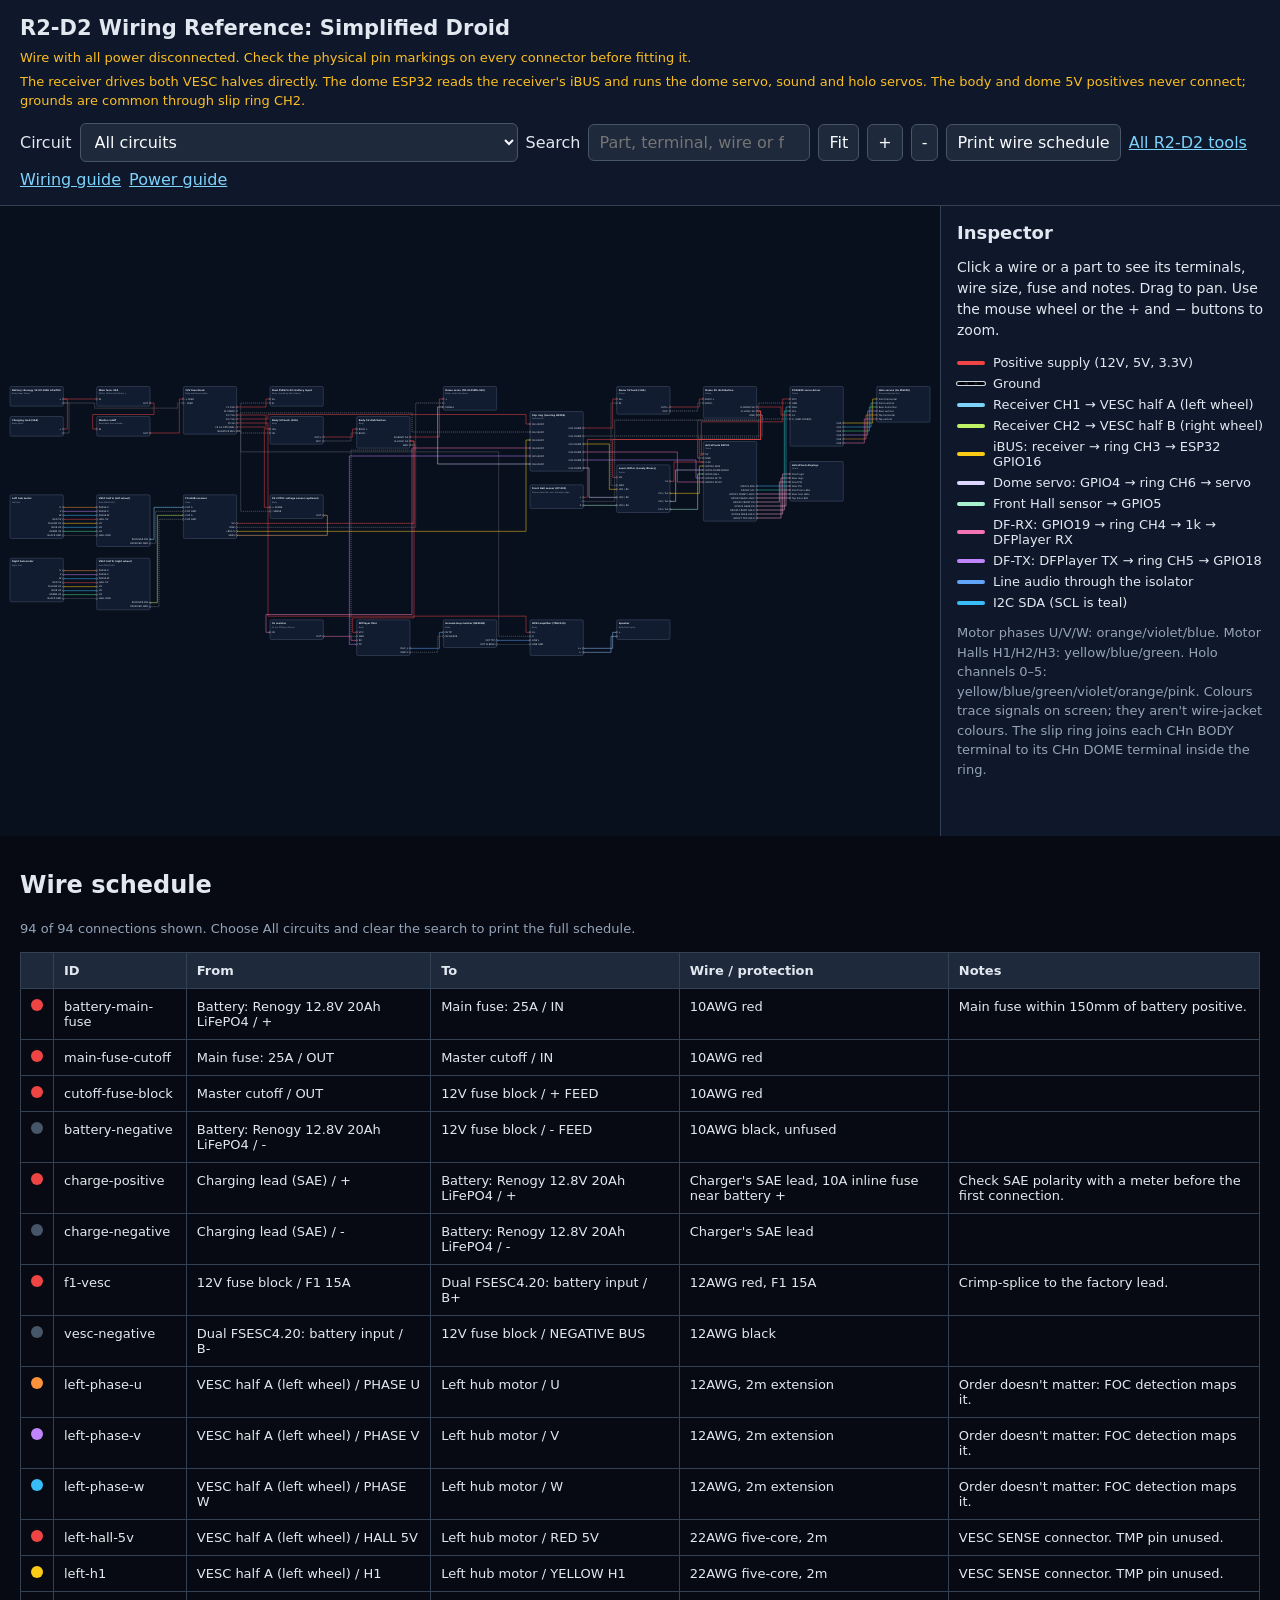
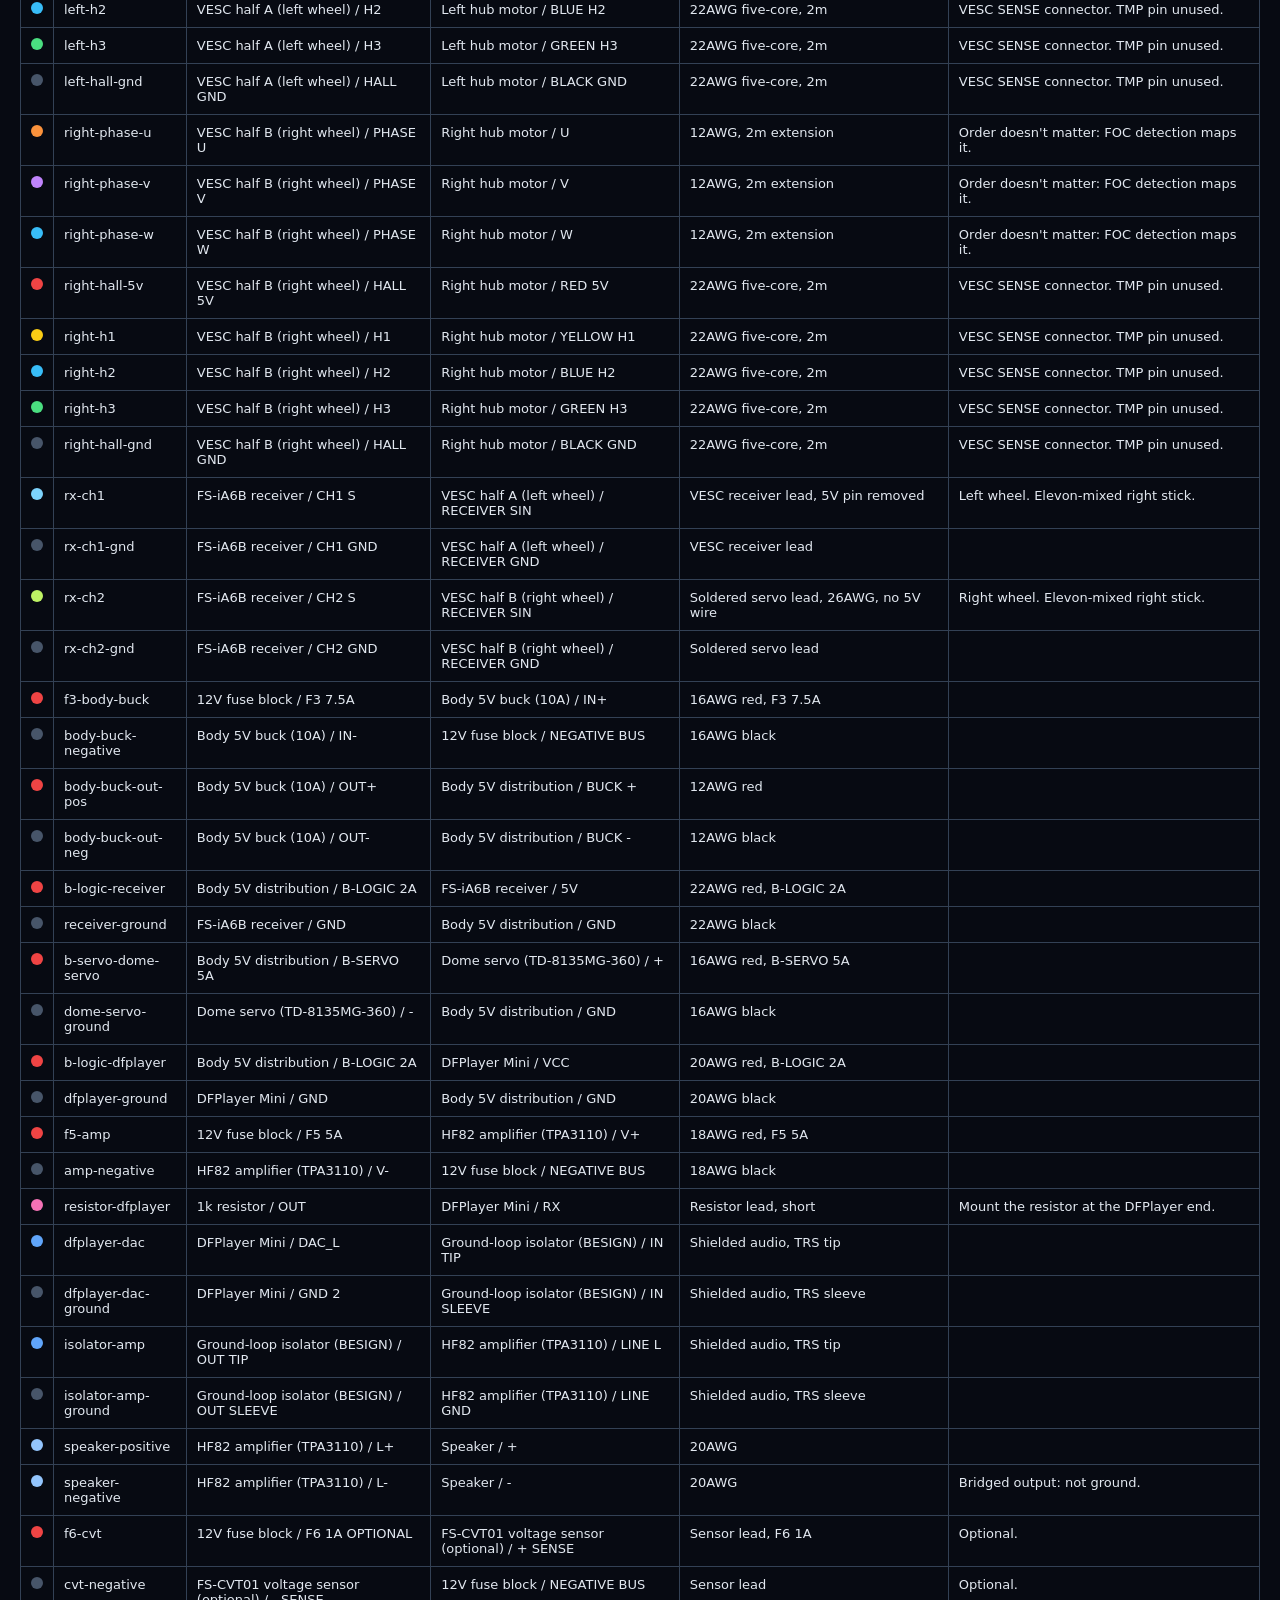
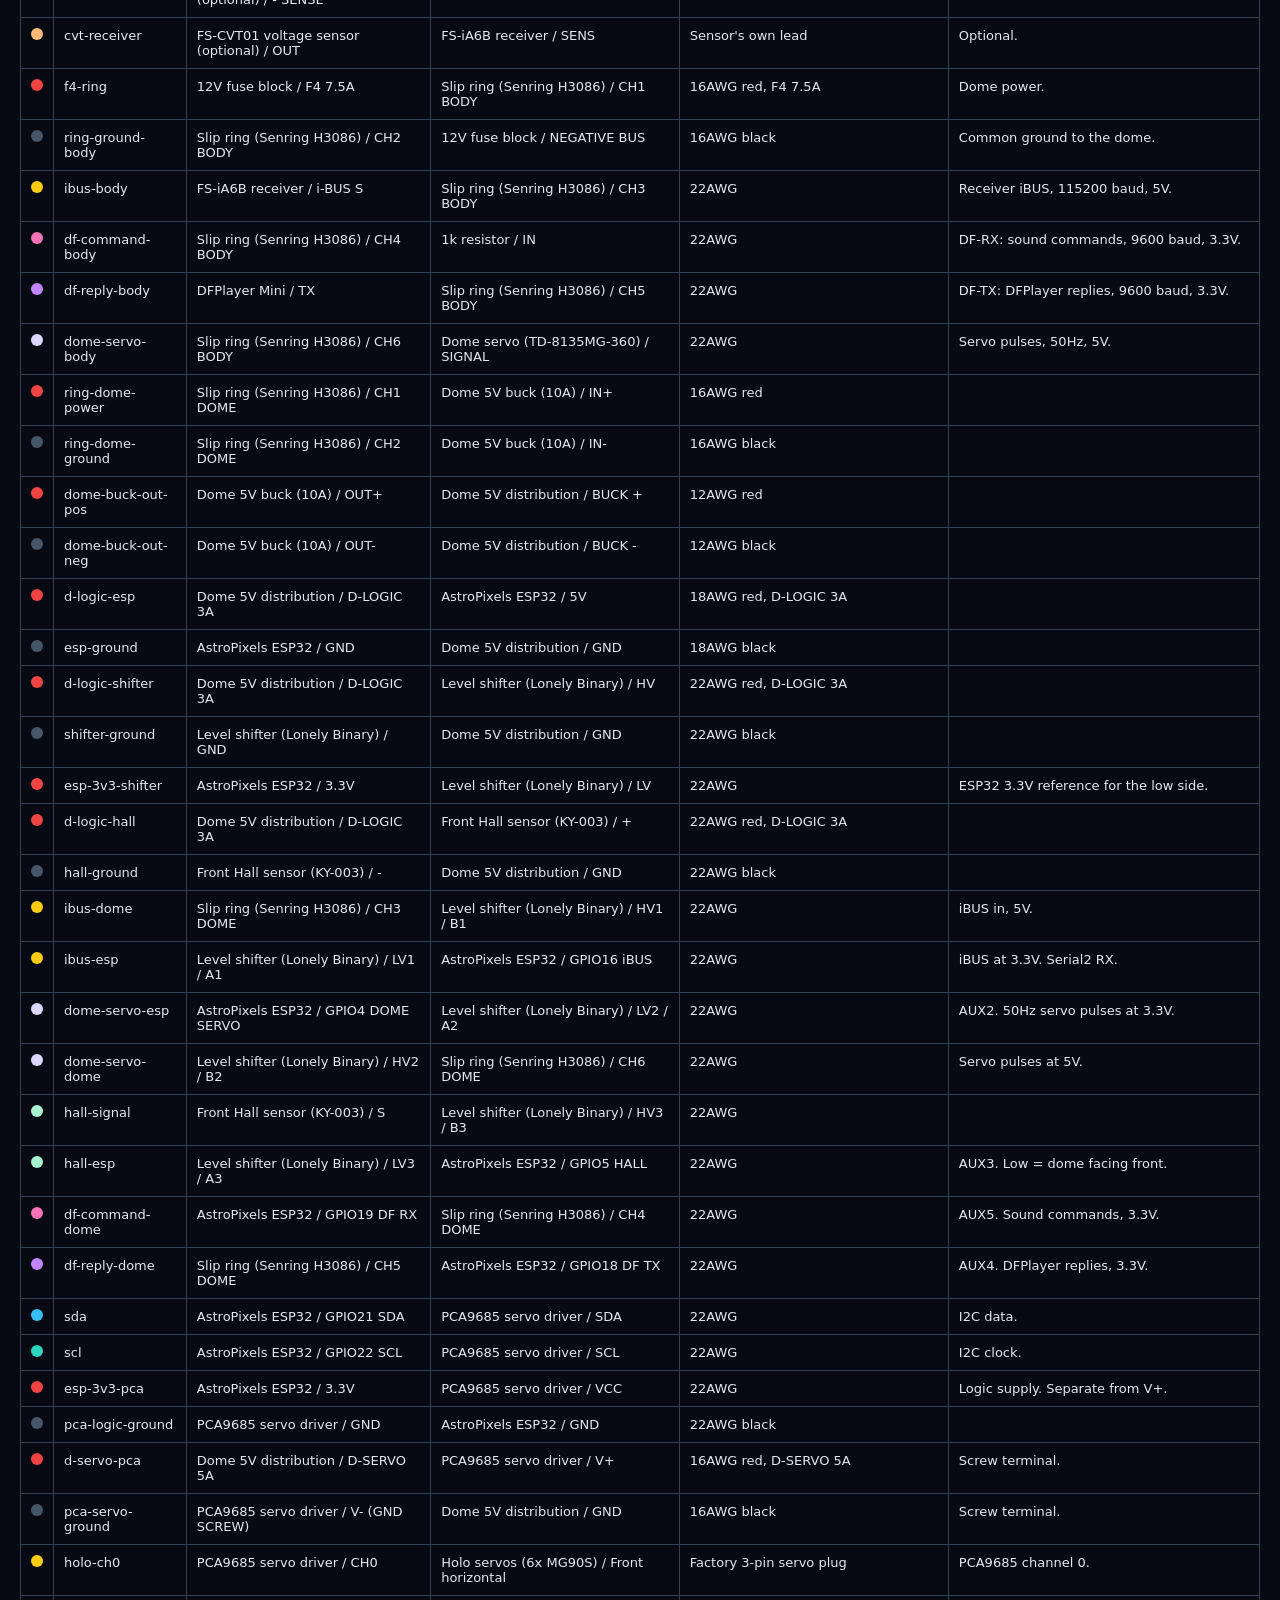
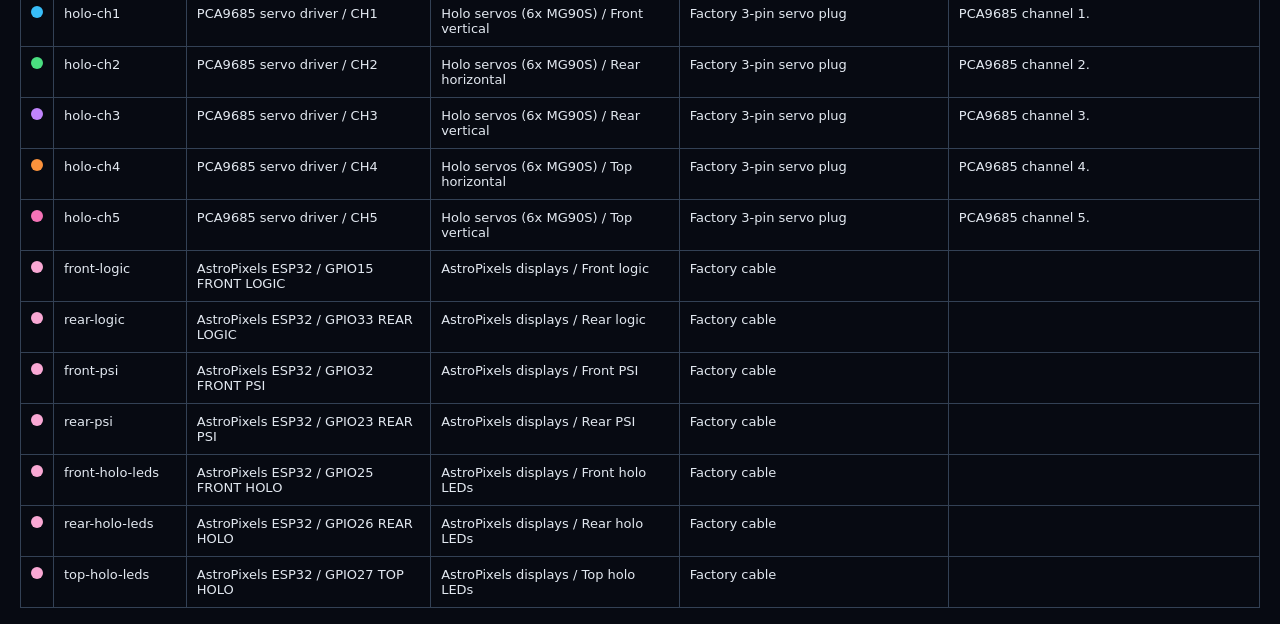
==== commit d5194933: "feat: build hub home page for GitHub Pages index.html is now a home page linking the wiring referenc" ====
--- a/wiring_reference.html
+++ b/wiring_reference.html
@@ -94,8 +94,9 @@
       <button id="zoom-in" type="button" aria-label="Zoom in">+</button>
       <button id="zoom-out" type="button" aria-label="Zoom out">-</button>
       <button id="print" type="button">Print wire schedule</button>
-      <a href="WIRING.md">Wiring guide</a>
-      <a href="POWER.md">Power guide</a>
+      <a href="index.html">All R2-D2 tools</a>
+      <a href="https://github.com/mmcgeary/HDR2D2/blob/simplified-droid/WIRING.md">Wiring guide</a>
+      <a href="https://github.com/mmcgeary/HDR2D2/blob/simplified-droid/POWER.md">Power guide</a>
     </div>
   </header>
   <main>
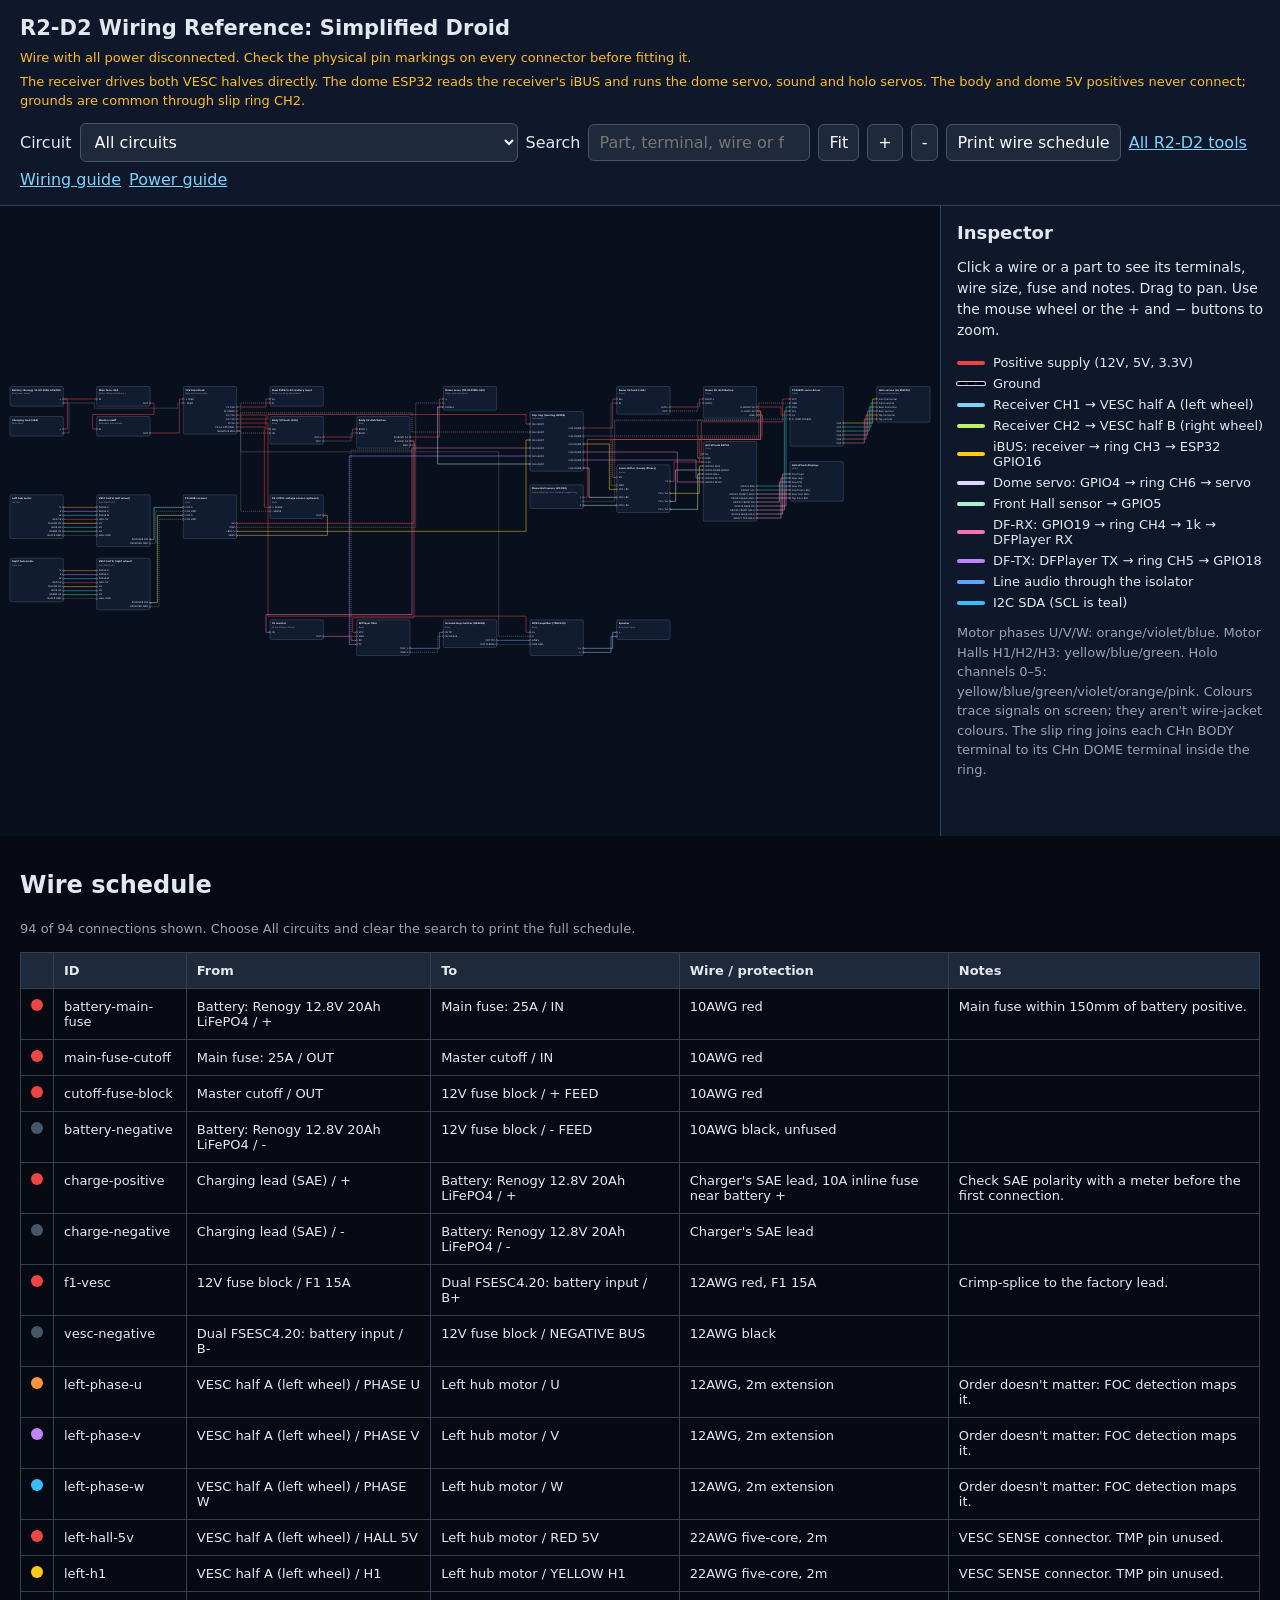
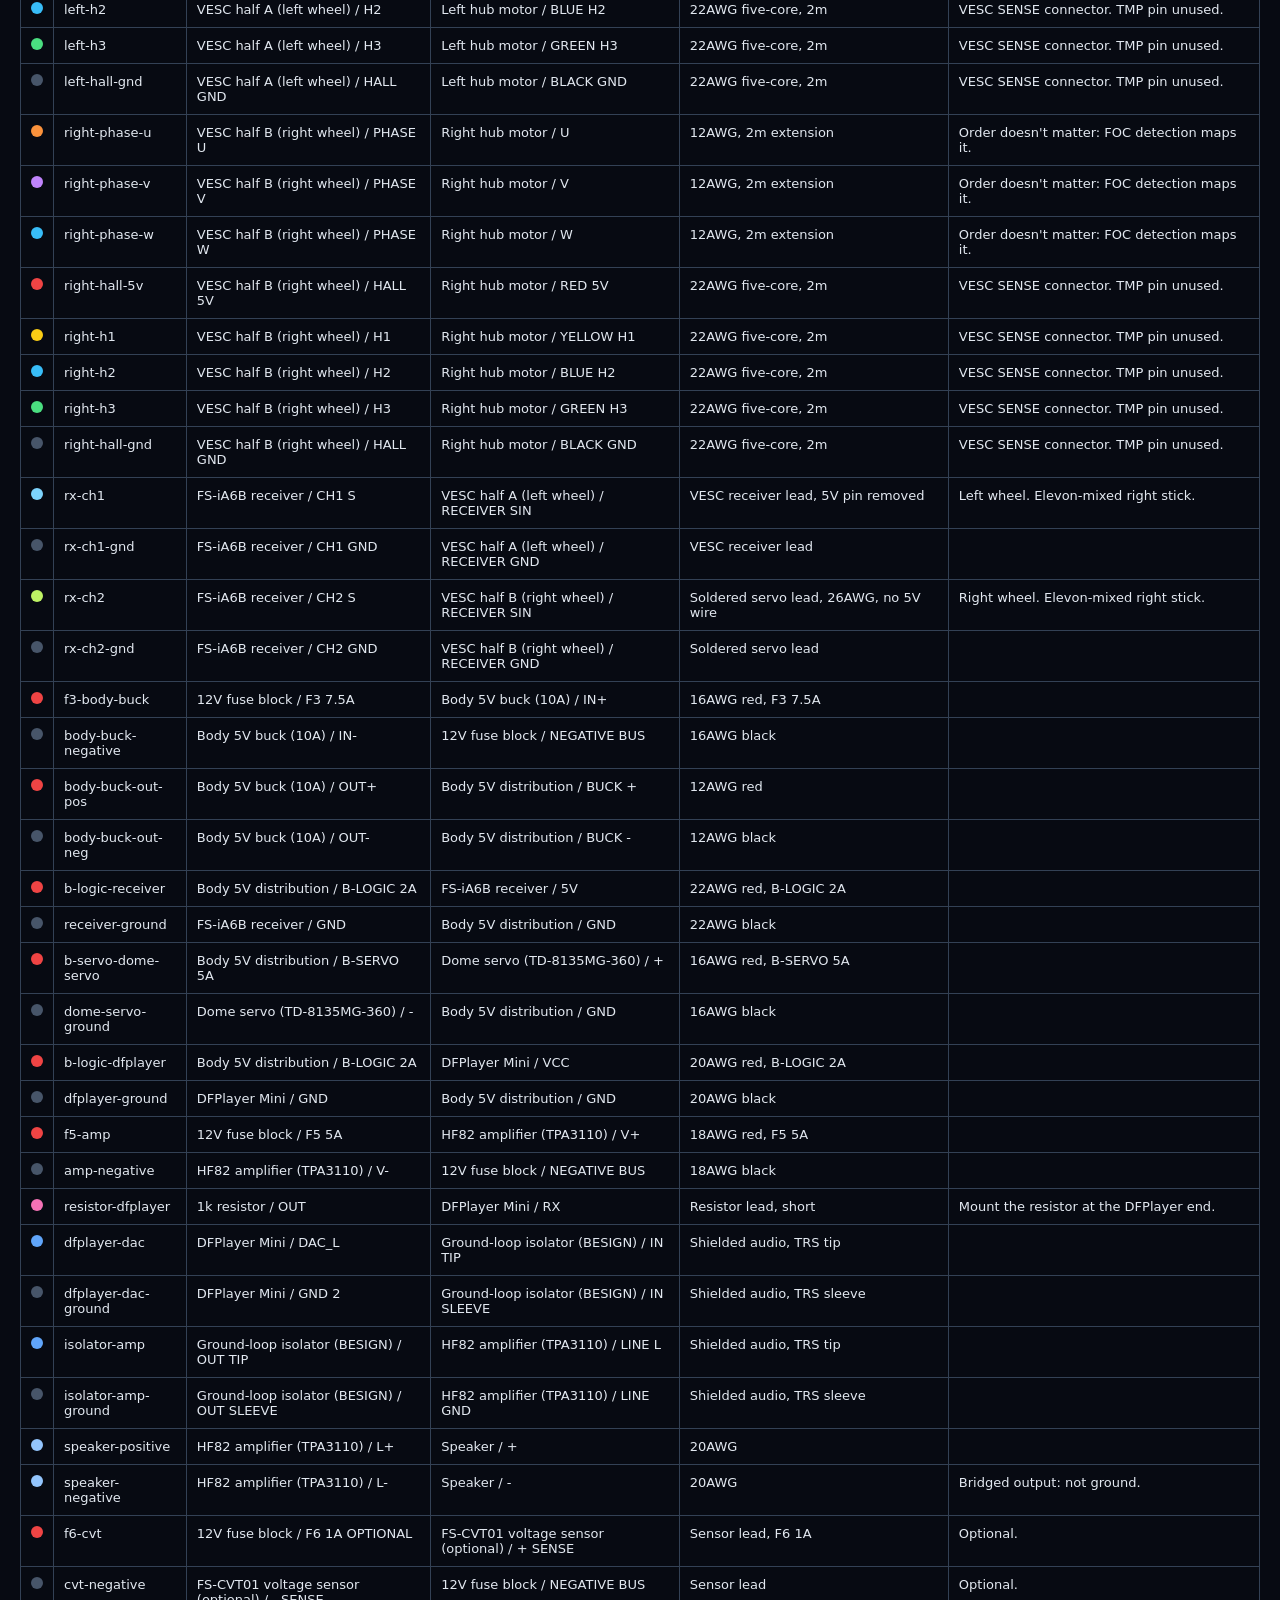
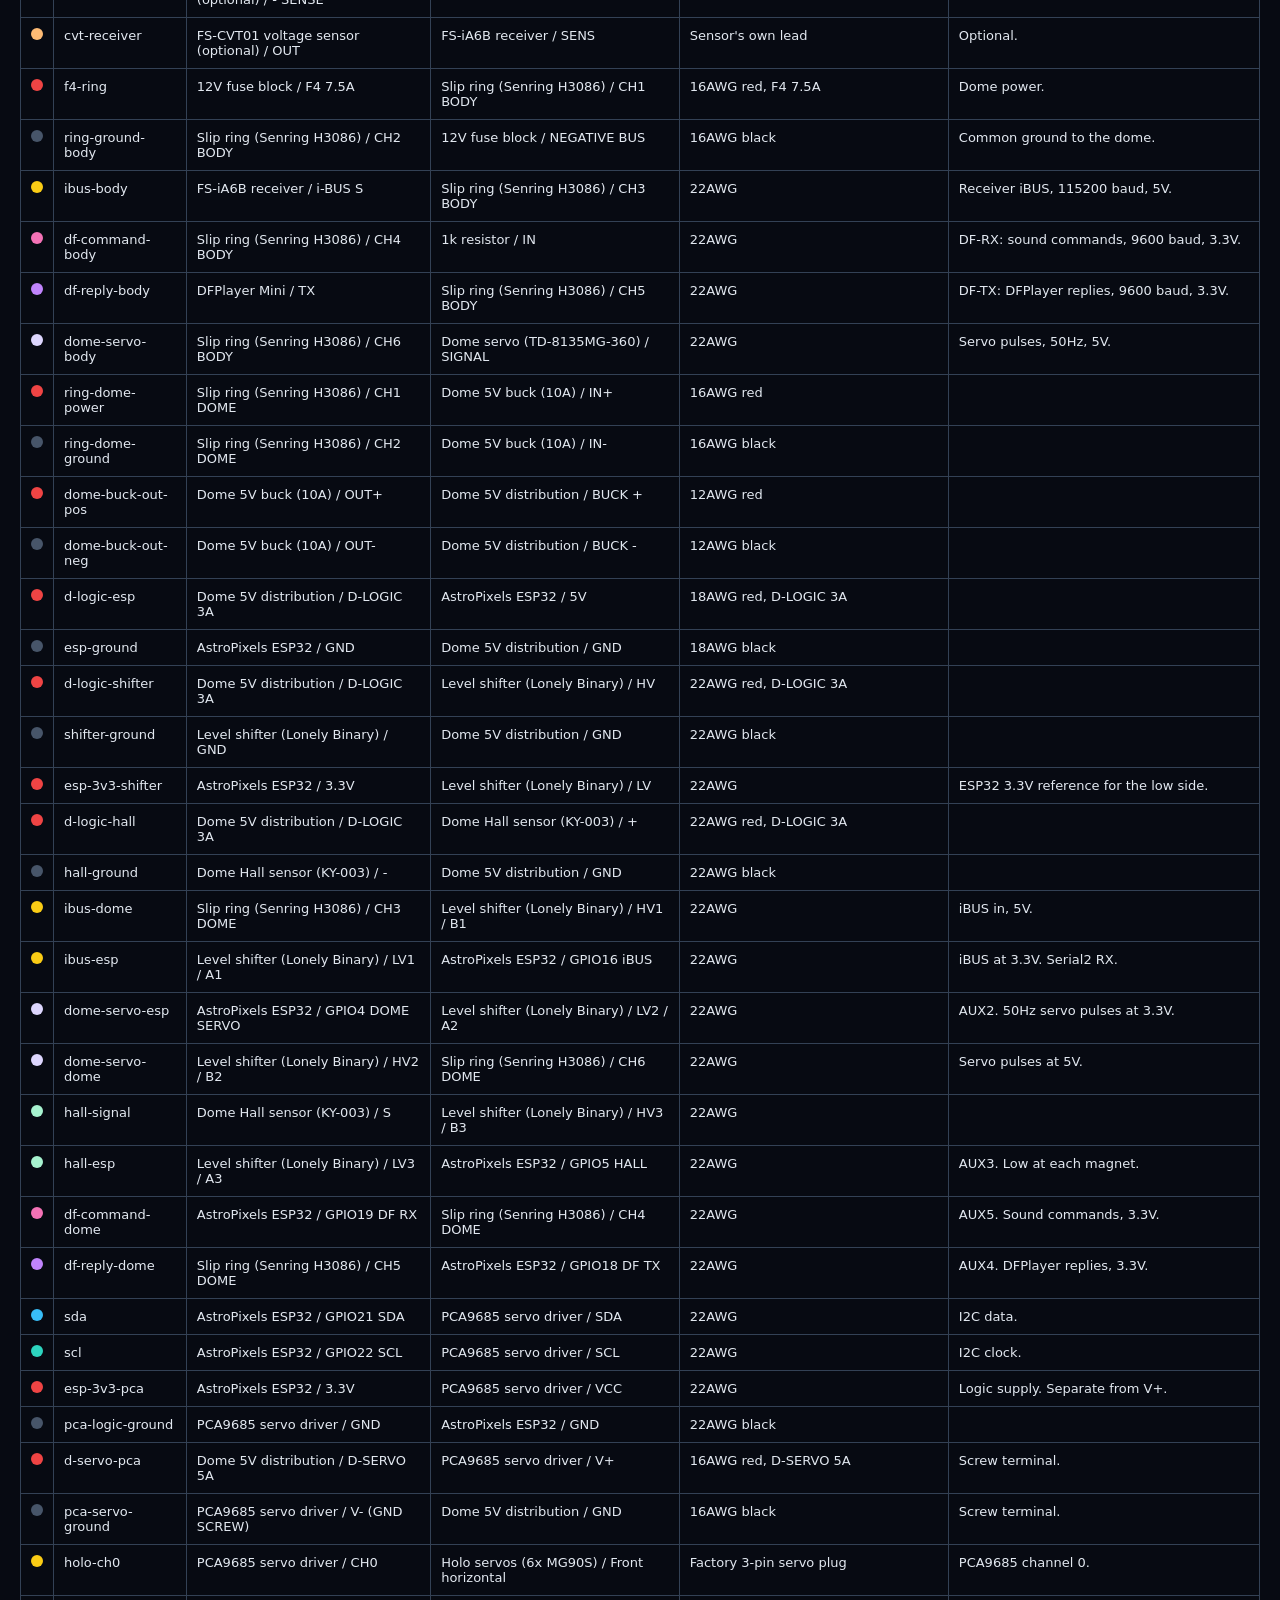
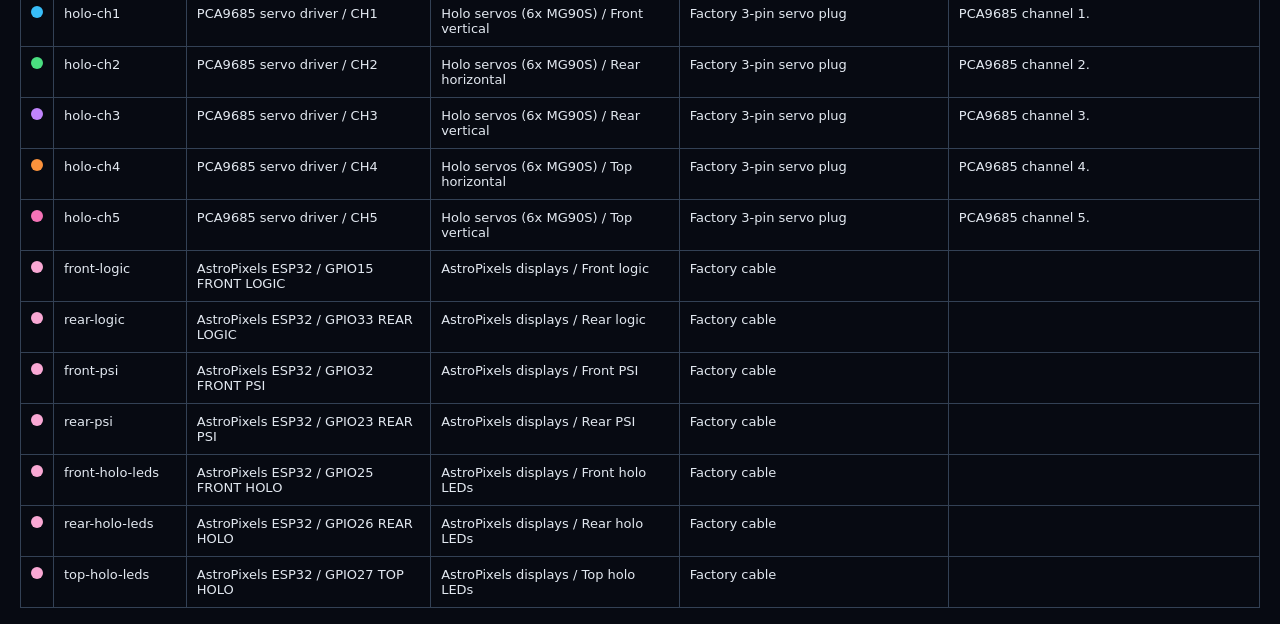
==== commit cbdfd02c: "docs: behaviour levels, moods and the dome magnet ring Operating guide, transmitter setup (CH5 SwC, " ====
--- a/wiring_reference.html
+++ b/wiring_reference.html
@@ -622,8 +622,8 @@
       "note": "HV side = 5V, LV side = ESP32 3.3V. Channel 4 unused."
     },
     "hall": {
-      "name": "Front Hall sensor (KY-003)",
-      "area": "Dome underside, over the body edge",
+      "name": "Dome Hall sensor (KY-003)",
+      "area": "Dome underside, over the body magnet ring",
       "x": 3170,
       "y": 640,
       "ports": [
@@ -636,7 +636,7 @@
         "-",
         "S"
       ],
-      "note": "Output low at the magnet. Magnet on the body directly under it when the dome faces front; gap 5mm or less."
+      "note": "Output low at each magnet. Body magnet ring: 12 magnets every 30 degrees plus one 5 degrees clockwise of front. Gap 5mm or less."
     },
     "esp": {
       "name": "AstroPixels ESP32",
@@ -1422,7 +1422,7 @@
       "to": "esp:GPIO5 HALL",
       "cat": "control",
       "spec": "22AWG",
-      "note": "AUX3. Low = dome facing front.",
+      "note": "AUX3. Low at each magnet.",
       "kind": "signal",
       "color": "#a7f3d0"
     },
